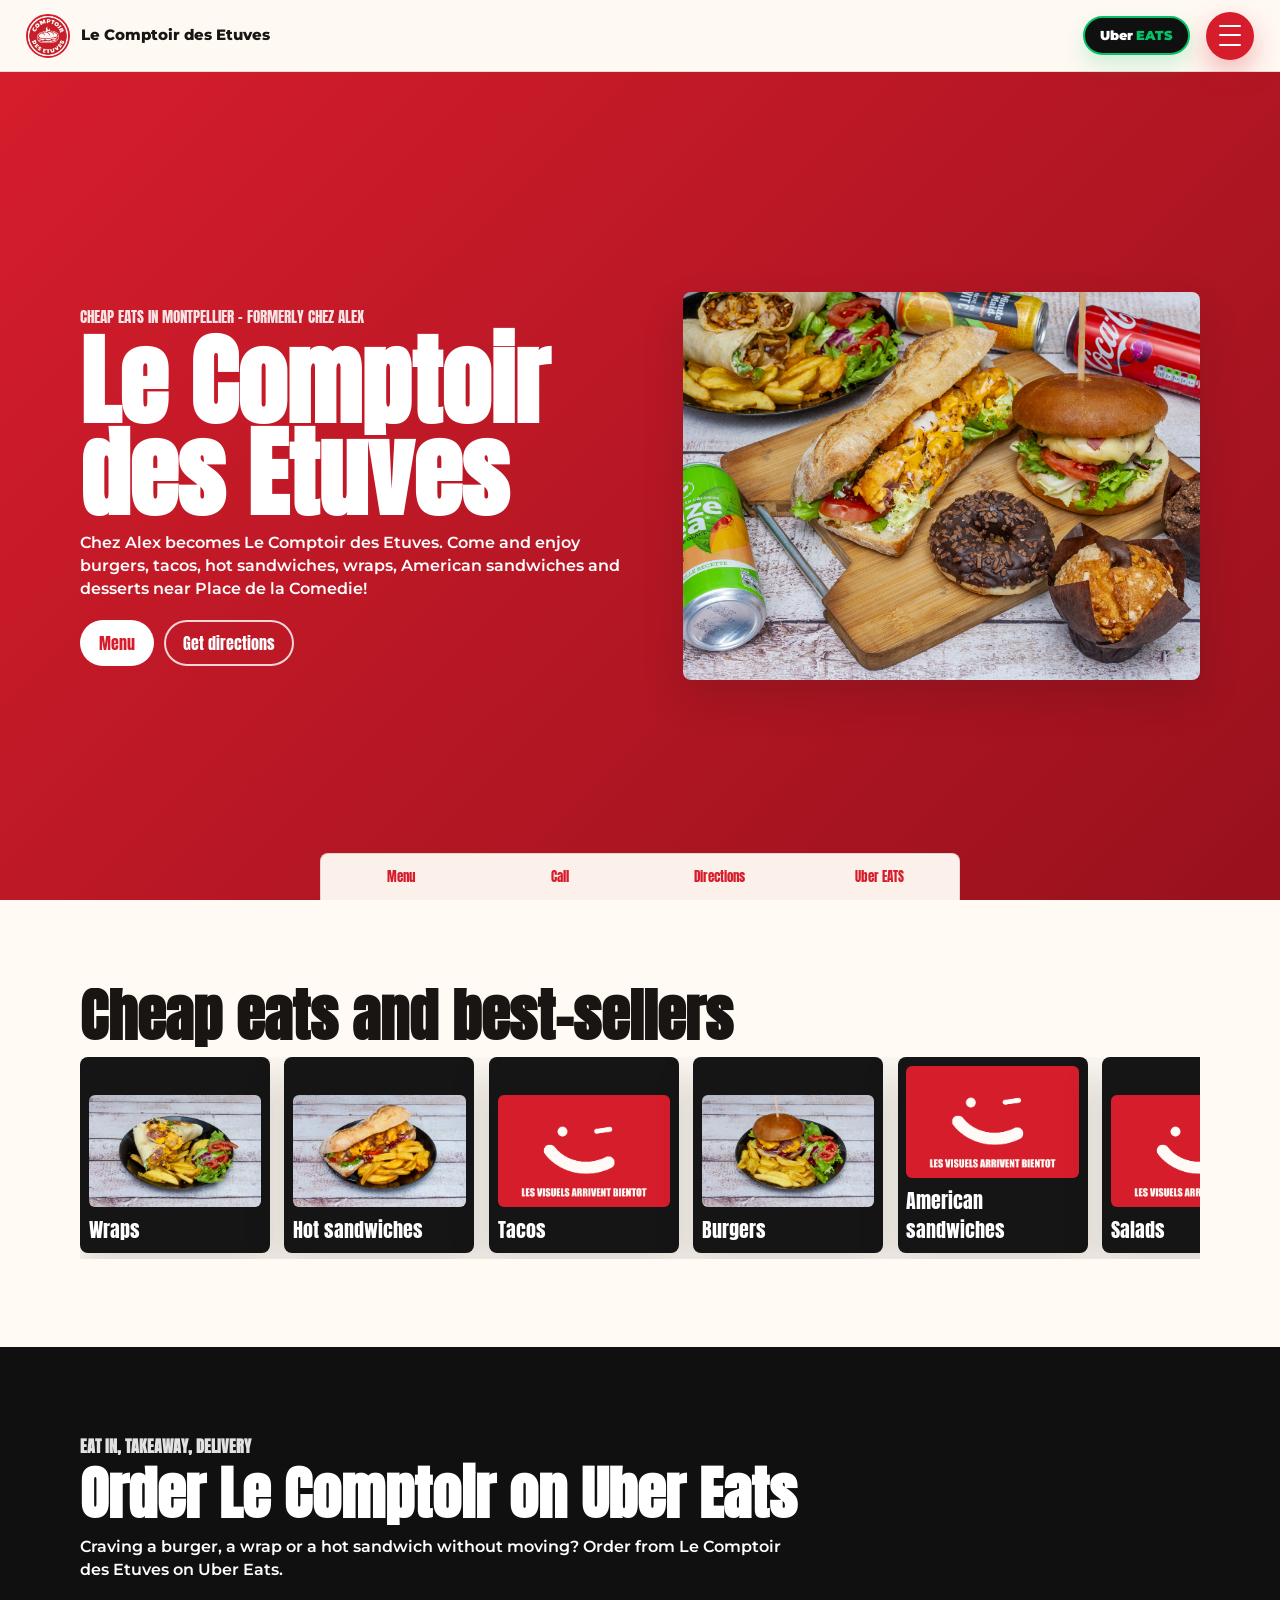
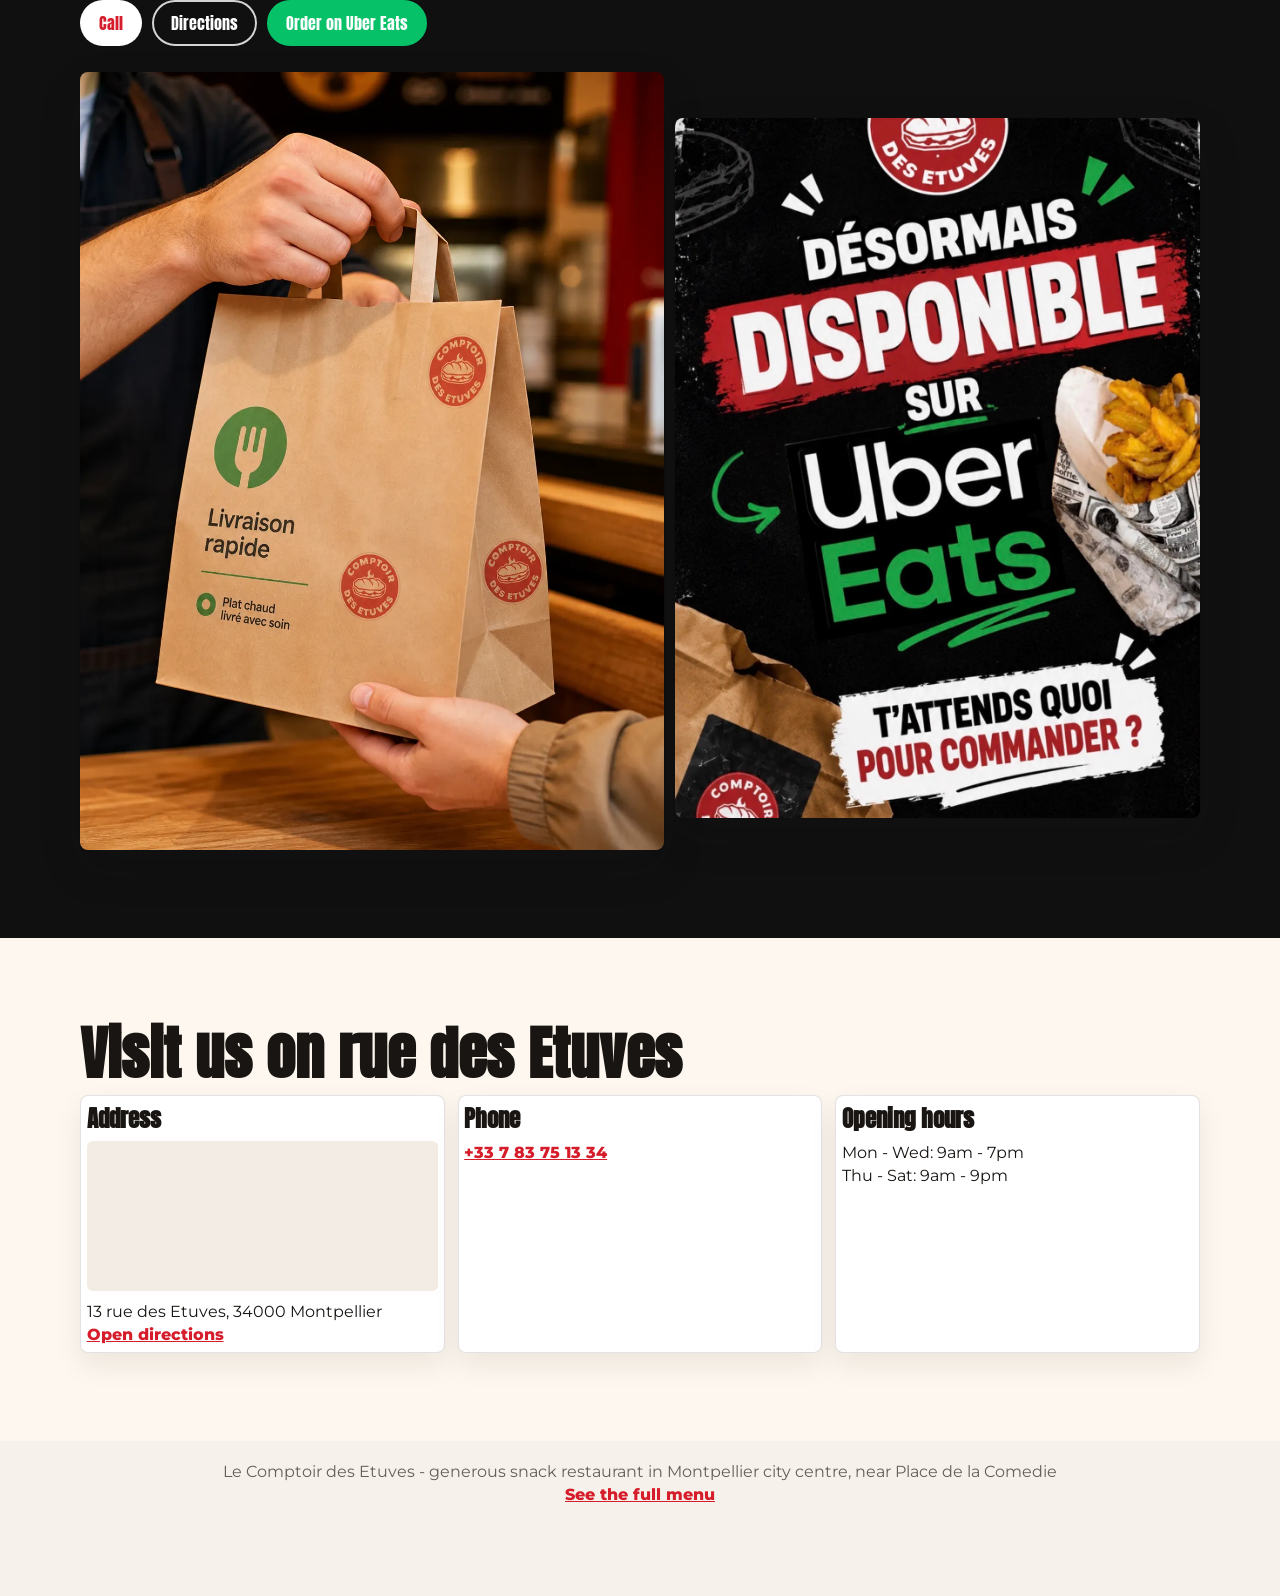
==== en/index.html @ 7f962698 "Modifs SEO et langues" ====
<!doctype html>
<html lang="en">
<head>
  <meta charset="UTF-8" />
  <meta name="viewport" content="width=device-width, initial-scale=1" />
  <title>Le Comptoir des Etuves | Cheap Eats & Sandwich Shop Montpellier</title>
  <meta name="description" content="Formerly Chez Alex: cheap eats and snack restaurant in Montpellier city centre near Place de la Comedie. Burgers, tacos, hot sandwiches, wraps, takeaway and Uber Eats." />
  <meta name="theme-color" content="#d61d2c" />
  <link rel="canonical" href="https://comptoir-des-etuves.com/en/" />
  <link rel="alternate" hreflang="fr" href="https://comptoir-des-etuves.com/" />
  <link rel="alternate" hreflang="en" href="https://comptoir-des-etuves.com/en/" />
  <link rel="alternate" hreflang="es" href="https://comptoir-des-etuves.com/es/" />
  <link rel="alternate" hreflang="x-default" href="https://comptoir-des-etuves.com/" />
  <meta property="og:type" content="website" />
  <meta property="og:locale" content="en_GB" />
  <meta property="og:locale:alternate" content="fr_FR" />
  <meta property="og:locale:alternate" content="es_ES" />
  <meta property="og:title" content="Le Comptoir des Etuves | Cheap Eats & Sandwich Shop Montpellier" />
  <meta property="og:description" content="Formerly Chez Alex: cheap eats and snack restaurant in Montpellier city centre near Place de la Comedie. Burgers, tacos, hot sandwiches, wraps, takeaway and Uber Eats." />
  <meta property="og:url" content="https://comptoir-des-etuves.com/en/" />
  <meta property="og:image" content="https://comptoir-des-etuves.com/images/Hero.webp" />
  <meta name="twitter:card" content="summary_large_image" />
  <meta name="twitter:title" content="Le Comptoir des Etuves | Cheap Eats & Sandwich Shop Montpellier" />
  <meta name="twitter:description" content="Formerly Chez Alex: cheap eats and snack restaurant in Montpellier city centre near Place de la Comedie. Burgers, tacos, hot sandwiches, wraps, takeaway and Uber Eats." />
  <meta name="twitter:image" content="https://comptoir-des-etuves.com/images/Hero.webp" />
  <link rel="preconnect" href="https://fonts.googleapis.com" />
  <link rel="preconnect" href="https://fonts.gstatic.com" crossorigin />
  <link href="https://fonts.googleapis.com/css2?family=Anton&family=Montserrat:wght@400;500;600;700;800&display=swap" rel="stylesheet" />
  <link rel="stylesheet" href="../styles.css" />
  <link rel="icon" href="../favicon.ico" sizes="any" />
  <link rel="icon" type="image/png" href="../favicon.png" />
  <link rel="apple-touch-icon" href="../favicon.png" />
  <script type="application/ld+json">
  {
    "@context": "https://schema.org",
    "@type": ["LocalBusiness", "Restaurant"],
    "@id": "https://comptoir-des-etuves.com/#restaurant",
    "name": "Le Comptoir des Etuves",
    "alternateName": [
      "Chez Alex",
      "Chez Alex Montpellier"
    ],
    "url": "https://comptoir-des-etuves.com/en/",
    "image": "https://comptoir-des-etuves.com/images/Hero.webp",
    "description": "Formerly Chez Alex, Le Comptoir des Etuves is a cheap eats and snack restaurant in Montpellier city centre, near Place de la Comedie.",
    "telephone": "+33783751334",
    "address": {
      "@type": "PostalAddress",
      "streetAddress": "13 rue des Etuves",
      "postalCode": "34000",
      "addressLocality": "Montpellier",
      "addressCountry": "FR"
    },
    "geo": {
      "@type": "GeoCoordinates",
      "latitude": 43.6071728,
      "longitude": 3.877323
    },
    "hasMap": "https://maps.app.goo.gl/zL9TgHPNbq3qR7Xw9",
    "priceRange": "€",
    "sameAs": [
      "https://maps.app.goo.gl/zL9TgHPNbq3qR7Xw9",
      "https://www.ubereats.com/fr/store/comptoir-des-etuves/ZKupSNvwXZqzl_tochM5Iw"
    ],
    "areaServed": [
      "Montpellier city centre",
      "Place de la Comedie",
      "Rue des Etuves"
    ],
    "openingHours": "Mo-We 09:00-19:00, Th-Sa 09:00-21:00",
    "servesCuisine": [
      "snack",
      "burgers",
      "wraps",
      "sandwiches",
      "tacos"
    ],
    "menu": "https://comptoir-des-etuves.com/",
    "inLanguage": "en"
  }
  </script>
</head>
<body class="home">
  <header class="topbar">
    <a class="brand" href="./" aria-label="Le Comptoir des Etuves home">
      <img src="../images/logo.webp" alt="Le Comptoir des Etuves logo" />
      <span>Le Comptoir des Etuves</span>
    </a>
    <a class="uber-eats-button" href="https://www.ubereats.com/fr/store/comptoir-des-etuves/ZKupSNvwXZqzl_tochM5Iw" target="_blank" rel="noopener"><span>Uber</span> <strong>EATS</strong></a>
    <button class="menu-toggle" type="button" aria-controls="siteMenu" aria-expanded="false" aria-label="Open menu">
      <span></span>
      <span></span>
      <span></span>
    </button>
  </header>

  <nav class="site-menu" id="siteMenu" aria-label="Main navigation" hidden>
    <div class="site-menu-panel">
      <button class="menu-close" type="button" aria-label="Close menu">&times;</button>
      <p class="menu-eyebrow">Menu</p>
      <a href="wraps.html">Wraps</a>
      <a href="sandwichs-chauds.html">Hot sandwiches</a>
      <a href="tacos.html">Tacos</a>
      <a href="burgers.html">Burgers</a>
      <a href="salades.html">Salads</a>
      <a href="americains.html">American sandwiches</a>
      <a href="assiettes.html">Plates</a>
      <a href="boissons.html">Drinks</a>
      <a href="desserts.html">Desserts</a>
    </div>
  </nav>

  <main>
    <section class="home-hero wave-section wave-red">
      <div class="home-hero-copy">
        <p class="kicker">Cheap eats in Montpellier - formerly Chez Alex</p>
        <h1>Le Comptoir des Etuves</h1>
        <p class="hero-subtitle">Chez Alex becomes Le Comptoir des Etuves. Come and enjoy burgers, tacos, hot sandwiches, wraps, American sandwiches and desserts near Place de la Comedie!</p>
        <div class="cta-row">
          <button class="btn btn-light menu-open-btn" type="button" aria-controls="siteMenu">Menu</button>
          <a class="btn btn-ghost-light" href="https://maps.app.goo.gl/zL9TgHPNbq3qR7Xw9" target="_blank" rel="noopener">Get directions</a>
        </div>
      </div>
      <figure class="hero-product">
        <img src="../images/Hero.webp" alt="Generous burger from Le Comptoir des Etuves in Montpellier" />
      </figure>
    </section>

    <section class="category-strip wave-section wave-light" id="menu" aria-label="Menu categories">
      <div class="section-inner">
        <h2>Cheap eats and best-sellers</h2>
        <div class="category-viewport">
          <div class="category-scroll">
            <a href="wraps.html"><img src="../images/Wrap%20Chicken%20Bacon.webp" alt="Wraps at Le Comptoir des Etuves" />Wraps</a>
            <a href="sandwichs-chauds.html"><img src="../images/Sandwich%20Crosutillant.webp" alt="Hot sandwiches at Le Comptoir des Etuves" />Hot sandwiches</a>
            <a href="tacos.html"><img src="../images/visuels-arrivent-bientot.webp" alt="French tacos at Le Comptoir des Etuves" />Tacos</a>
            <a href="burgers.html"><img src="../images/Burger%20Tenders%20Bacon.webp" alt="Burgers at Le Comptoir des Etuves" />Burgers</a>
            <a href="americains.html"><img src="../images/visuels-arrivent-bientot.webp" alt="American sandwiches at Le Comptoir des Etuves" />American sandwiches</a>
            <a href="salades.html"><img src="../images/visuels-arrivent-bientot.webp" alt="Salads at Le Comptoir des Etuves" />Salads</a>
            <a href="assiettes.html"><img src="../images/visuels-arrivent-bientot.webp" alt="Plates at Le Comptoir des Etuves" />Plates</a>
            <a href="boissons.html"><img src="../images/visuels-arrivent-bientot.webp" alt="Drinks at Le Comptoir des Etuves" />Drinks</a>
            <a href="desserts.html"><img src="../images/visuels-arrivent-bientot.webp" alt="Desserts at Le Comptoir des Etuves" />Desserts</a>
            <a href="wraps.html" aria-hidden="true" tabindex="-1"><img src="../images/Wrap%20Kebab.webp" alt="" />Wraps</a>
            <a href="sandwichs-chauds.html" aria-hidden="true" tabindex="-1"><img src="../images/Sandwich%20Veggie.webp" alt="" />Hot sandwiches</a>
            <a href="tacos.html" aria-hidden="true" tabindex="-1"><img src="../images/visuels-arrivent-bientot.webp" alt="" />Tacos</a>
            <a href="burgers.html" aria-hidden="true" tabindex="-1"><img src="../images/Burger%20Montagnard.webp" alt="" />Burgers</a>
            <a href="americains.html" aria-hidden="true" tabindex="-1"><img src="../images/visuels-arrivent-bientot.webp" alt="" />American sandwiches</a>
            <a href="salades.html" aria-hidden="true" tabindex="-1"><img src="../images/visuels-arrivent-bientot.webp" alt="" />Salads</a>
            <a href="assiettes.html" aria-hidden="true" tabindex="-1"><img src="../images/visuels-arrivent-bientot.webp" alt="" />Plates</a>
            <a href="boissons.html" aria-hidden="true" tabindex="-1"><img src="../images/visuels-arrivent-bientot.webp" alt="" />Drinks</a>
            <a href="desserts.html" aria-hidden="true" tabindex="-1"><img src="../images/visuels-arrivent-bientot.webp" alt="" />Desserts</a>
          </div>
        </div>
      </div>
    </section>

    <section class="feature-section wave-section wave-dark" id="delivery">
      <div class="section-inner feature-grid">
        <div>
          <p class="kicker">Eat in, takeaway, delivery</p>
          <h2>Order Le Comptoir on Uber Eats</h2>
          <p>Craving a burger, a wrap or a hot sandwich without moving? Order from Le Comptoir des Etuves on Uber Eats.</p>
          <div class="cta-row">
            <a class="btn btn-light" href="tel:+33783751334">Call</a>
            <a class="btn btn-ghost-light" href="https://maps.app.goo.gl/zL9TgHPNbq3qR7Xw9" target="_blank" rel="noopener">Directions</a>
            <a class="btn btn-uber-eats" href="https://www.ubereats.com/fr/store/comptoir-des-etuves/ZKupSNvwXZqzl_tochM5Iw" target="_blank" rel="noopener">Order on Uber Eats</a>
          </div>
        </div>
        <div class="stacked-images">
          <img src="../images/uber-eats-sac-comptoir.webp" alt="Uber Eats delivery bag at Le Comptoir des Etuves" />
          <img src="../images/Uber-eats-promo.webp" alt="Drinks and takeaway products from Le Comptoir des Etuves" />
        </div>
      </div>
    </section>

    <section class="info-section wave-section wave-paper" id="infos">
      <div class="section-inner">
        <h2>Visit us on rue des Etuves</h2>
        <div class="info-grid">
          <article>
            <h3>Address</h3>
            <iframe class="info-map" title="Map to Le Comptoir des Etuves in Montpellier" src="https://maps.google.com/maps?hl=en&q=13%20rue%20des%20%C3%89tuves%2C%2034000%20Montpellier&t=&z=15&ie=UTF8&iwloc=B&output=embed" loading="lazy" referrerpolicy="no-referrer-when-downgrade"></iframe>
            <p>13 rue des Etuves, 34000 Montpellier</p>
            <a href="https://maps.app.goo.gl/zL9TgHPNbq3qR7Xw9" target="_blank" rel="noopener">Open directions</a>
          </article>
          <article>
            <h3>Phone</h3>
            <p><a href="tel:+33783751334">+33 7 83 75 13 34</a></p>
          </article>
          <article>
            <h3>Opening hours</h3>
            <p>Mon - Wed: 9am - 7pm<br />Thu - Sat: 9am - 9pm</p>
          </article>
        </div>
      </div>
    </section>
  </main>

  <nav class="mobile-actions" aria-label="Quick mobile actions">
    <button class="menu-open-btn" type="button" aria-controls="siteMenu">Menu</button>
    <a href="tel:+33783751334">Call</a>
    <a href="https://maps.app.goo.gl/zL9TgHPNbq3qR7Xw9" target="_blank" rel="noopener">Directions</a>
    <a href="https://www.ubereats.com/fr/store/comptoir-des-etuves/ZKupSNvwXZqzl_tochM5Iw" target="_blank" rel="noopener">Uber EATS</a>
  </nav>

  <footer class="site-footer">
    <p>Le Comptoir des Etuves - generous snack restaurant in Montpellier city centre, near Place de la Comedie</p>
    <a href="wraps.html">See the full menu</a>
  </footer>

  <script src="../script.js"></script>
</body>
</html>
---- styles.css ----
:root {
  --bg: #f6f1ea;
  --paper: #fffaf4;
  --text: #181512;
  --muted: #665f58;
  --brand: #d61d2c;
  --brand-dark: #98111d;
  --ink: #101010;
  --line: rgba(24, 21, 18, 0.12);
  --shadow: 0 18px 42px rgba(24, 21, 18, 0.16);
  --topbar-h: 72px;
  --reviews-scroll-duration: 34s;
}

* {
  box-sizing: border-box;
}

html {
  scroll-behavior: smooth;
}

body {
  margin: 0;
  font-family: "Montserrat", Arial, sans-serif;
  color: var(--text);
  background: var(--bg);
  line-height: 1.45;
}

body.menu-open {
  overflow: hidden;
}

body.modal-open {
  overflow: hidden;
}

img {
  max-width: 100%;
}

a {
  color: inherit;
}

h1,
h2,
h3,
.kicker,
.btn,
.mobile-actions a,
.mobile-actions button,
.gallery-card span,
.menu-eyebrow {
  font-family: "Anton", Impact, sans-serif;
  letter-spacing: 0;
}

h1,
h2,
h3,
p {
  overflow-wrap: anywhere;
}

h1 {
  margin: 0.25rem 0 0.75rem;
  font-size: clamp(3rem, 16vw, 6.2rem);
  line-height: 0.92;
}

h2 {
  margin: 0 0 0.85rem;
  font-size: clamp(2rem, 9vw, 3.6rem);
  line-height: 0.96;
}

h3 {
  margin: 0 0 0.35rem;
  font-size: 1.45rem;
}

p {
  margin: 0;
}

.topbar {
  position: sticky;
  top: 0;
  z-index: 50;
  min-height: var(--topbar-h);
  display: flex;
  align-items: center;
  justify-content: space-between;
  gap: 1rem;
  padding: 0.65rem 1rem;
  background: rgba(255, 250, 244, 0.92);
  border-bottom: 1px solid var(--line);
  backdrop-filter: blur(12px);
}

.brand {
  display: flex;
  align-items: center;
  gap: 0.7rem;
  color: var(--text);
  text-decoration: none;
  min-width: 0;
}

.brand img {
  width: 44px;
  height: 44px;
  border-radius: 50%;
  border: 2px solid var(--brand);
  background: #fff;
  flex: 0 0 auto;
}

.brand span {
  font-weight: 800;
  font-size: 0.92rem;
  line-height: 1.1;
}

.uber-eats-button {
  margin-left: auto;
  padding: 0.68rem 0.95rem;
  color: #fff;
  background: #101010;
  border: 2px solid #06c167;
  border-radius: 999px;
  text-decoration: none;
  font-size: 0.82rem;
  font-weight: 900;
  line-height: 1;
  white-space: nowrap;
  display: inline-flex;
  align-items: center;
  justify-content: center;
  gap: 0.2rem;
  flex: 0 0 auto;
  box-shadow: 0 10px 22px rgba(6, 193, 103, 0.2);
}

.uber-eats-button strong {
  color: #06c167;
  font-weight: 900;
}

.menu-toggle {
  width: 48px;
  height: 48px;
  border: 0;
  border-radius: 50%;
  display: grid;
  place-items: center;
  gap: 4px;
  padding: 12px;
  background: var(--brand);
  box-shadow: 0 12px 28px rgba(214, 29, 44, 0.32);
  cursor: pointer;
}

.menu-toggle span {
  width: 22px;
  height: 2px;
  display: block;
  background: #fff;
  border-radius: 99px;
}

@media (max-width: 420px) {
  .brand span {
    display: none;
  }

  .uber-eats-button {
    padding-inline: 0.82rem;
  }
}

.site-menu[hidden] {
  display: none;
}

.site-menu {
  position: fixed;
  inset: 0;
  z-index: 80;
  display: flex;
  justify-content: flex-end;
  background: rgba(16, 16, 16, 0.62);
}

.site-menu-panel {
  width: min(390px, 88vw);
  height: 100%;
  display: flex;
  flex-direction: column;
  gap: 0.35rem;
  padding: max(1rem, env(safe-area-inset-top)) 1rem 1rem;
  background: #fffaf4;
  box-shadow: -18px 0 46px rgba(0, 0, 0, 0.28);
  overflow: auto;
}

.menu-close {
  align-self: flex-end;
  width: 44px;
  height: 44px;
  border: 0;
  border-radius: 50%;
  background: var(--ink);
  color: #fff;
  font-size: 1.7rem;
  line-height: 1;
  cursor: pointer;
}

.menu-eyebrow {
  margin: 0.5rem 0;
  color: var(--brand);
  font-size: 1.1rem;
}

.site-menu-panel a {
  display: flex;
  align-items: center;
  min-height: 52px;
  padding: 0.75rem 0;
  border-bottom: 1px solid var(--line);
  color: var(--text);
  text-decoration: none;
  font-size: clamp(1.45rem, 7vw, 2.15rem);
  font-family: "Anton", Impact, sans-serif;
}

.wave-section {
  position: relative;
  isolation: isolate;
  padding: 4rem 1rem;
  overflow: hidden;
}

.wave-red {
  --wave-bg: var(--brand);
  color: #fff;
  background: linear-gradient(135deg, var(--brand), var(--brand-dark));
}

.wave-light {
  background: #fffaf4;
}

.wave-dark {
  color: #fff;
  background: #101010;
}

.wave-paper {
  background: #fdf7ef;
}

.section-inner {
  width: min(1120px, 100%);
  margin: 0 auto;
}

.home-hero {
  min-height: calc(100svh - var(--topbar-h));
  display: grid;
  align-items: center;
  gap: 2rem;
  padding-top: 3rem;
}

.home-hero-copy,
.home-hero .hero-product {
  width: min(1120px, 100%);
  margin-inline: auto;
}

.kicker {
  margin: 0 0 0.5rem;
  color: inherit;
  opacity: 0.88;
  font-size: 0.95rem;
  text-transform: uppercase;
}

.hero-subtitle,
.page-hero p,
.product-hero p,
.feature-section p {
  max-width: 64ch;
  font-size: 1rem;
  font-weight: 600;
}

.cta-row,
.cta-band {
  display: flex;
  flex-wrap: wrap;
  gap: 0.65rem;
  margin-top: 1.2rem;
}

.btn {
  min-height: 46px;
  display: inline-flex;
  align-items: center;
  justify-content: center;
  padding: 0.7rem 1.05rem;
  border: 2px solid transparent;
  border-radius: 999px;
  text-decoration: none;
  font-size: 1rem;
  line-height: 1;
}

.btn-light {
  color: var(--brand);
  background: #fff;
}

.btn-ghost-light {
  color: #fff;
  border-color: rgba(255, 255, 255, 0.82);
}

.btn-uber-eats {
  color: #fff;
  background: #06c167;
  border-color: #06c167;
  font-weight: 500;
}

.btn-primary {
  color: #fff;
  background: var(--brand);
}

.btn-outline {
  color: var(--brand);
  border-color: var(--brand);
  background: transparent;
}

.hero-product {
  margin: 0;
}

.hero-product img {
  display: block;
  width: 100%;
  aspect-ratio: 4 / 3;
  object-fit: cover;
  border-radius: 8px;
  box-shadow: var(--shadow);
}

.category-scroll {
  display: flex;
  gap: 0.75rem;
  width: max-content;
  overflow: visible;
  padding-bottom: 0.35rem;
  animation: category-marquee 62s linear infinite;
}

.category-strip {
  overflow: hidden;
}

.category-strip .section-inner {
  overflow: hidden;
}

.category-viewport {
  overflow-x: auto;
  overflow-y: hidden;
  scrollbar-width: none;
  -webkit-overflow-scrolling: touch;
  cursor: grab;
  touch-action: pan-y;
  user-select: none;
}

.category-viewport.is-dragging {
  cursor: grabbing;
}

.category-scroll:hover {
  animation-play-state: paused;
}

.category-viewport.is-dragging .category-scroll {
  animation-play-state: paused;
}

.category-viewport::-webkit-scrollbar {
  display: none;
}

.category-scroll a {
  flex: 0 0 min(190px, 42vw);
  min-height: 176px;
  display: flex;
  flex-direction: column;
  justify-content: flex-end;
  gap: 0.55rem;
  padding: 0.55rem;
  color: #fff;
  background: #151515;
  border-radius: 8px;
  overflow: hidden;
  text-decoration: none;
  font-family: "Anton", Impact, sans-serif;
  font-size: 1.25rem;
  box-shadow: var(--shadow);
}

.category-scroll img {
  width: 100%;
  height: 112px;
  object-fit: cover;
  border-radius: 6px;
}

.feature-grid {
  display: grid;
  gap: 1.6rem;
}

.stacked-images {
  display: grid;
  grid-template-columns: 1fr 0.9fr;
  align-items: end;
  gap: 0.7rem;
}

.stacked-images img {
  width: 100%;
  aspect-ratio: 3 / 4;
  object-fit: cover;
  border-radius: 8px;
  box-shadow: var(--shadow);
}

.stacked-images img + img {
  margin-bottom: 2rem;
}

.info-grid {
  display: grid;
  gap: 0.8rem;
}

.info-grid article,
.product-card {
  background: #fff;
  border: 1px solid var(--line);
  border-radius: 8px;
  padding: 0.35rem;
  box-shadow: 0 12px 28px rgba(24, 21, 18, 0.08);
  cursor: pointer;
  transition: transform 180ms ease, box-shadow 180ms ease;
}

.product-card:hover,
.product-card:focus-visible {
  transform: translateY(-2px);
  box-shadow: 0 16px 34px rgba(24, 21, 18, 0.14);
  outline: none;
}

.info-grid a {
  color: var(--brand);
  font-weight: 800;
}

.info-map {
  width: 100%;
  height: 150px;
  display: block;
  border: 0;
  border-radius: 6px;
  margin-bottom: 0.55rem;
  background: #f2ece4;
}

.review-carousel {
  overflow: hidden;
  margin-top: 1rem;
}

.review-track {
  display: flex;
  width: max-content;
  gap: 0.85rem;
  animation: reviews-ltr var(--reviews-scroll-duration) linear infinite;
}

.review {
  width: min(300px, 78vw);
  min-height: 150px;
  display: flex;
  flex-direction: column;
  justify-content: space-between;
  gap: 0.7rem;
  padding: 1rem;
  color: var(--text);
  background: #fff;
  border-radius: 8px;
  box-shadow: var(--shadow);
}

.review p {
  font-size: 0.9rem;
  font-weight: 600;
}

.review-meta {
  display: flex;
  justify-content: space-between;
  gap: 0.8rem;
  color: var(--brand);
  font-weight: 800;
}

.page-main {
  width: min(1120px, 100% - 1.2rem);
  margin: 1rem auto 6rem;
}

.page-hero,
.product-hero {
  border-radius: 8px;
  margin-bottom: 1rem;
}

.product-hero {
  display: grid;
  gap: 0.85rem;
  align-items: center;
  padding-block: 1.45rem;
}

.product-hero h1 {
  margin-bottom: 0;
  font-size: clamp(2.35rem, 12vw, 4.2rem);
}

.menu-gallery-grid {
  display: grid;
  grid-template-columns: repeat(12, minmax(0, 1fr));
  gap: 0.75rem;
}

.gallery-card {
  grid-column: span 12;
  position: relative;
  min-height: 240px;
  display: block;
  overflow: hidden;
  border-radius: 8px;
  background: #171717;
  color: #fff;
  text-decoration: none;
  box-shadow: var(--shadow);
}

.gallery-card img {
  width: 100%;
  height: 100%;
  min-height: inherit;
  display: block;
  object-fit: cover;
  transition: transform 320ms ease;
}

.gallery-card:hover img {
  transform: scale(1.04);
}

.gallery-card span {
  position: absolute;
  left: 0.7rem;
  right: 0.7rem;
  bottom: 0.7rem;
  display: inline-flex;
  width: fit-content;
  max-width: calc(100% - 1.4rem);
  padding: 0.45rem 0.72rem;
  border-radius: 999px;
  color: #fff;
  background: rgba(0, 0, 0, 0.78);
  font-size: 1.05rem;
}

.product-grid {
  display: grid;
  grid-template-columns: repeat(2, minmax(0, 1fr));
  gap: 0.45rem;
}

.product-card h2 {
  margin: 0.42rem 0 0.18rem;
  color: var(--brand);
  font-size: clamp(0.95rem, 5vw, 1.25rem);
  line-height: 1;
}

.product-card img {
  width: 100%;
  aspect-ratio: 4 / 3;
  display: block;
  object-fit: cover;
  border-radius: 6px;
  background: #f2ece4;
}

.product-card p {
  color: var(--muted);
  font-weight: 800;
  font-size: 0.78rem;
}

.product-card .menu-price {
  margin-top: 0.12rem;
  color: var(--brand);
}

.product-modal[hidden] {
  display: none;
}

.product-modal {
  position: fixed;
  inset: 0;
  z-index: 90;
  display: grid;
  place-items: center;
  padding: 1rem;
}

.product-modal-backdrop {
  position: absolute;
  inset: 0;
  background: rgba(16, 16, 16, 0.68);
  backdrop-filter: blur(3px);
}

.product-modal-card {
  position: relative;
  z-index: 1;
  width: min(430px, calc(100vw - 1.2rem));
  max-height: calc(100svh - 2rem);
  overflow: auto;
  padding: 0.75rem;
  background: #fffaf4;
  border-radius: 8px;
  box-shadow: 0 28px 70px rgba(0, 0, 0, 0.36);
}

.product-modal-close {
  position: absolute;
  top: 0.95rem;
  right: 0.95rem;
  width: 42px;
  height: 42px;
  border: 0;
  border-radius: 50%;
  color: #fff;
  background: rgba(16, 16, 16, 0.82);
  font-size: 1.55rem;
  line-height: 1;
  cursor: pointer;
}

.product-modal-image {
  width: 100%;
  aspect-ratio: 4 / 3;
  display: block;
  object-fit: cover;
  border-radius: 6px;
}

.product-modal-card h2 {
  margin: 0.8rem 0 0.35rem;
  color: var(--brand);
  font-size: clamp(1.8rem, 10vw, 2.7rem);
}

.product-modal-price {
  color: var(--muted);
  font-weight: 800;
}

.product-modal-detail {
  margin-top: 0.65rem;
  color: var(--text);
  font-size: 0.92rem;
  font-weight: 600;
  white-space: pre-line;
}

.language-prompt[hidden] {
  display: none;
}

.language-prompt {
  position: fixed;
  inset: 0;
  z-index: 100;
  display: grid;
  place-items: center;
  padding: 1rem;
  background: rgba(16, 16, 16, 0.62);
}

.language-prompt-card {
  width: min(430px, calc(100vw - 1.5rem));
  padding: 1rem;
  border-radius: 8px;
  color: var(--text);
  background: #fffaf4;
  box-shadow: 0 28px 70px rgba(0, 0, 0, 0.34);
}

.language-prompt-card h2 {
  margin-bottom: 0.45rem;
  color: var(--brand);
  font-size: clamp(1.9rem, 9vw, 2.8rem);
}

.language-prompt-card p {
  color: var(--muted);
  font-weight: 700;
}

.language-prompt-actions {
  display: grid;
  grid-template-columns: 1fr 1fr;
  gap: 0.65rem;
  margin-top: 1rem;
}

.language-prompt-actions a {
  min-height: 52px;
  display: inline-flex;
  align-items: center;
  justify-content: center;
  gap: 0.45rem;
  padding: 0.7rem;
  border-radius: 999px;
  color: #fff;
  background: var(--brand);
  text-decoration: none;
  font-family: "Anton", Impact, sans-serif;
  font-size: 1.1rem;
  line-height: 1;
}

.language-prompt-close {
  width: 100%;
  margin-top: 0.8rem;
  border: 0;
  color: var(--muted);
  background: transparent;
  font-weight: 800;
  text-decoration: underline;
  cursor: pointer;
}

.cta-band {
  margin: 1rem 0 0;
  padding: 1rem;
  background: #fff;
  border: 1px solid var(--line);
  border-radius: 8px;
}

.mobile-actions {
  position: fixed;
  left: 0;
  right: 0;
  bottom: 0;
  z-index: 45;
  display: grid;
  grid-template-columns: repeat(auto-fit, minmax(0, 1fr));
  background: rgba(255, 250, 244, 0.96);
  border-top: 1px solid var(--line);
  backdrop-filter: blur(10px);
}

.mobile-actions a,
.mobile-actions button {
  min-width: 0;
  border: 0;
  background: transparent;
  padding: 0.82rem 0.15rem max(0.85rem, env(safe-area-inset-bottom));
  color: var(--brand);
  text-align: center;
  text-decoration: none;
  font-size: 0.82rem;
  cursor: pointer;
}

.site-footer {
  padding: 1.2rem 1rem 5.6rem;
  text-align: center;
  color: var(--muted);
}

.site-footer a {
  color: var(--brand);
  font-weight: 800;
}

@keyframes reviews-ltr {
  from {
    transform: translateX(calc(-50% - 0.425rem));
  }
  to {
    transform: translateX(0);
  }
}

@keyframes category-marquee {
  from {
    transform: translateX(0);
  }
  to {
    transform: translateX(calc(-50% - 0.375rem));
  }
}

@media (min-width: 700px) {
  .topbar {
    padding-inline: 1.6rem;
  }

  .home-hero {
    grid-template-columns: minmax(0, 1.05fr) minmax(300px, 0.95fr);
    padding-inline: max(1.5rem, calc((100vw - 1120px) / 2));
  }

  .home-hero-copy,
  .home-hero .hero-product {
    width: 100%;
  }

  .category-scroll {
    gap: 0.9rem;
  }

  .feature-grid,
  .product-hero {
    grid-template-columns: 1fr;
  }

  .info-grid {
    grid-template-columns: repeat(3, 1fr);
  }

  .gallery-card.span-6 {
    grid-column: span 6;
  }

  .gallery-card.span-12 {
    grid-column: span 12;
  }

  .mobile-actions {
    max-width: 760px;
    margin: 0 auto;
    left: 50%;
    transform: translateX(-50%);
    border-inline: 1px solid var(--line);
    border-top-left-radius: 8px;
    border-top-right-radius: 8px;
  }
}

@media (min-width: 980px) {
  .wave-section {
    padding-block: 5.5rem;
  }

  .product-grid {
    grid-template-columns: repeat(2, minmax(0, 1fr));
  }
}
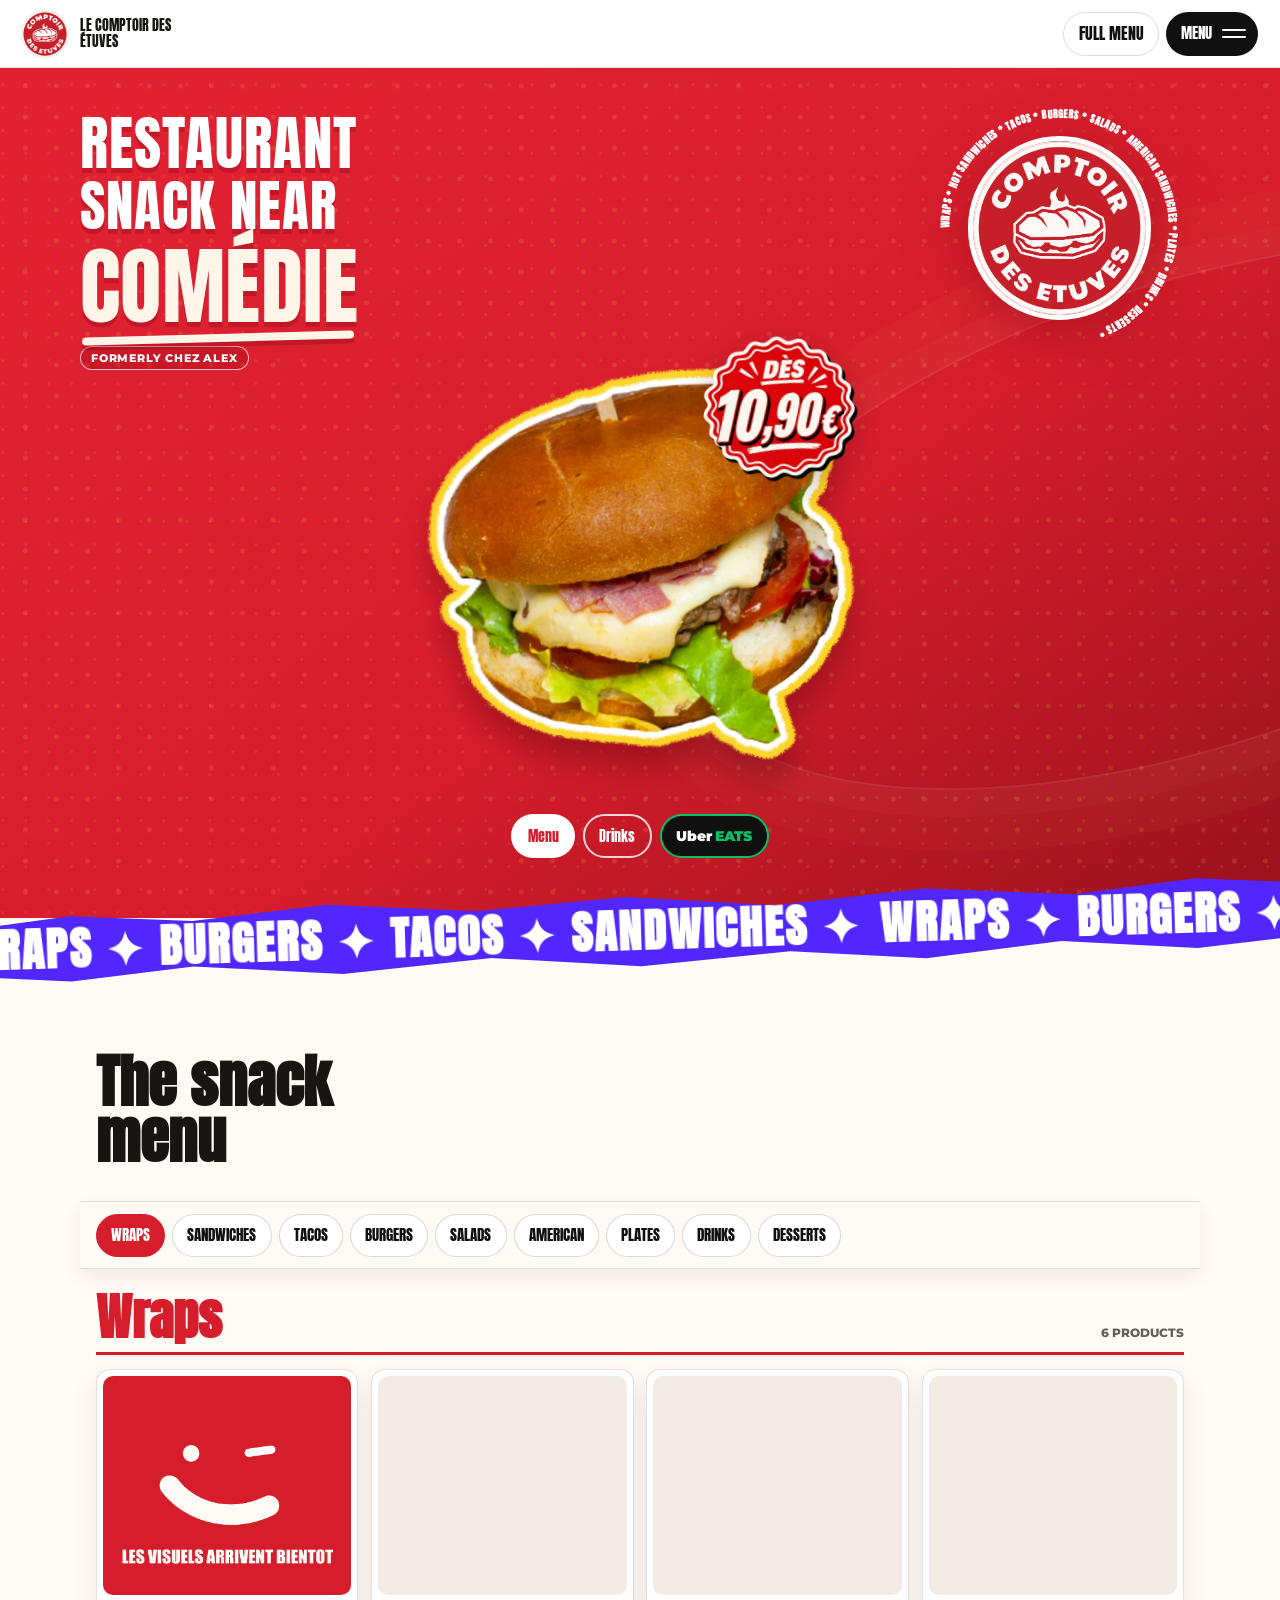
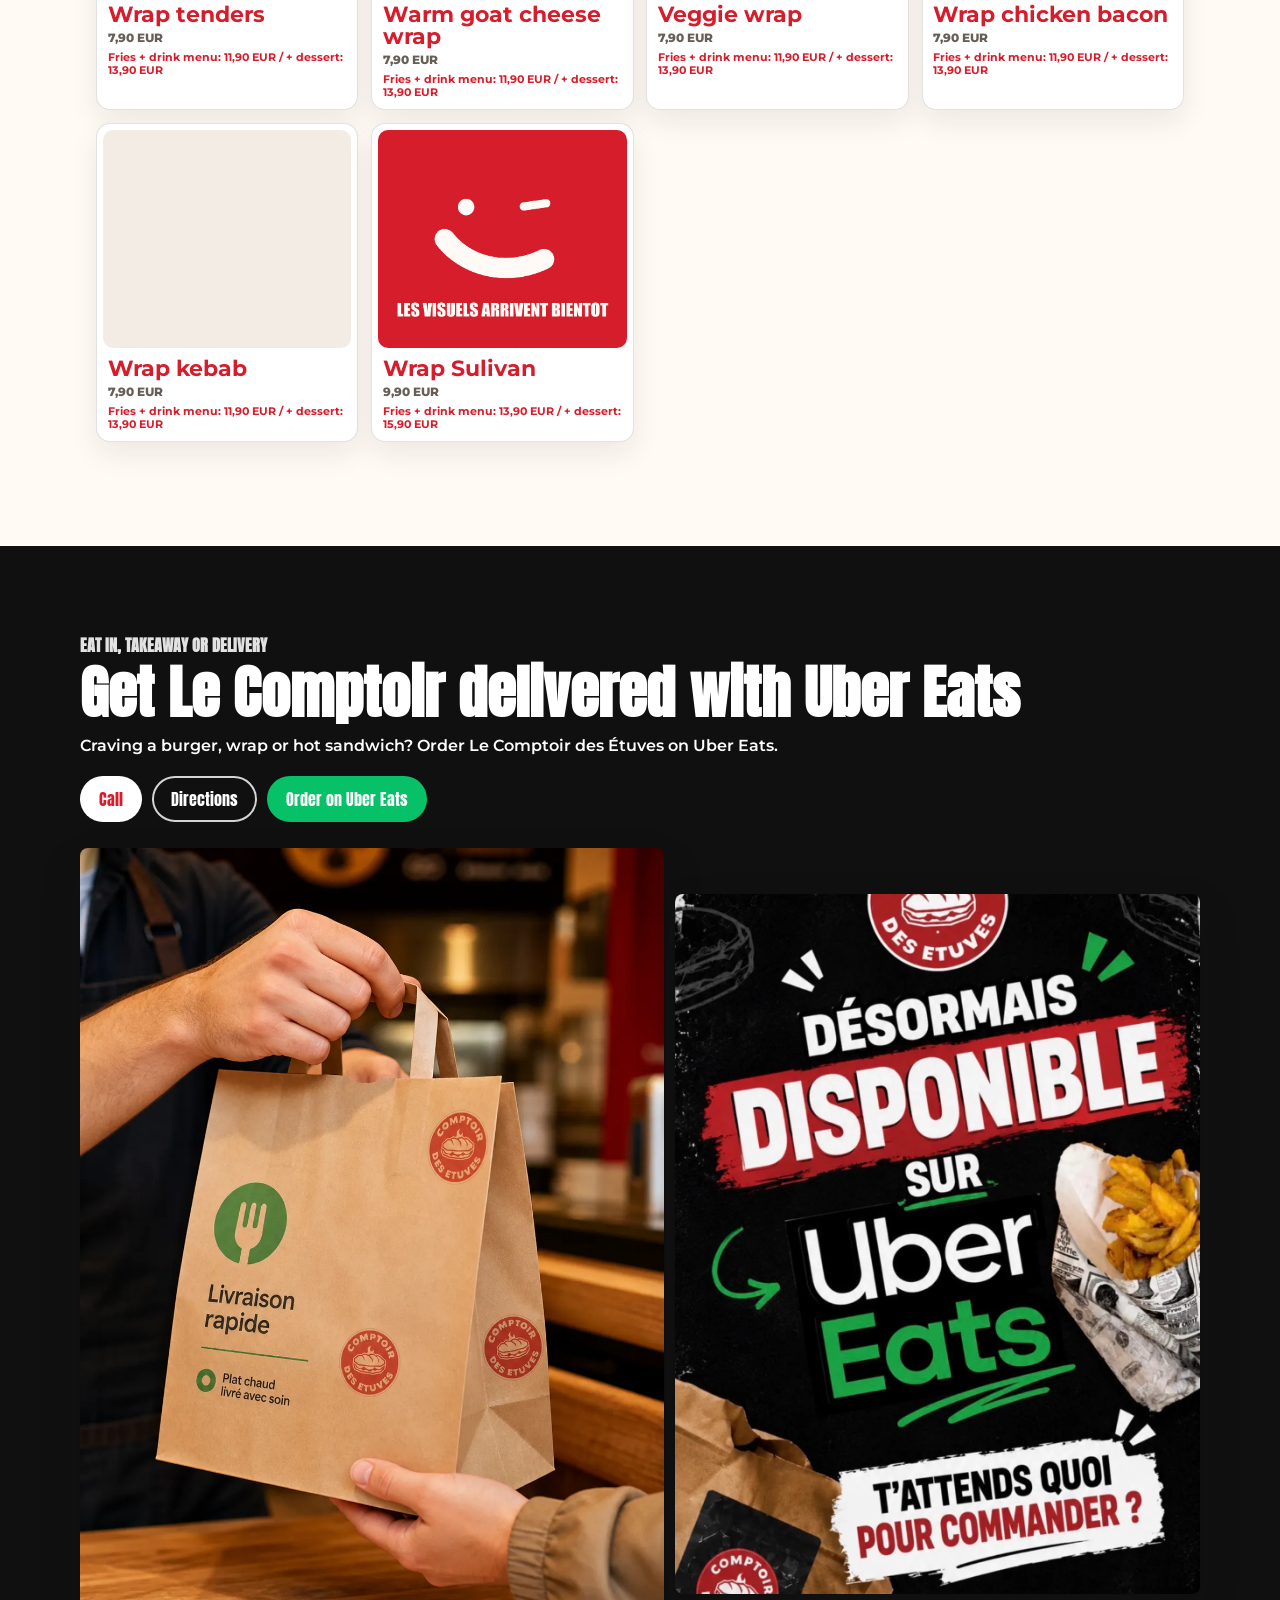
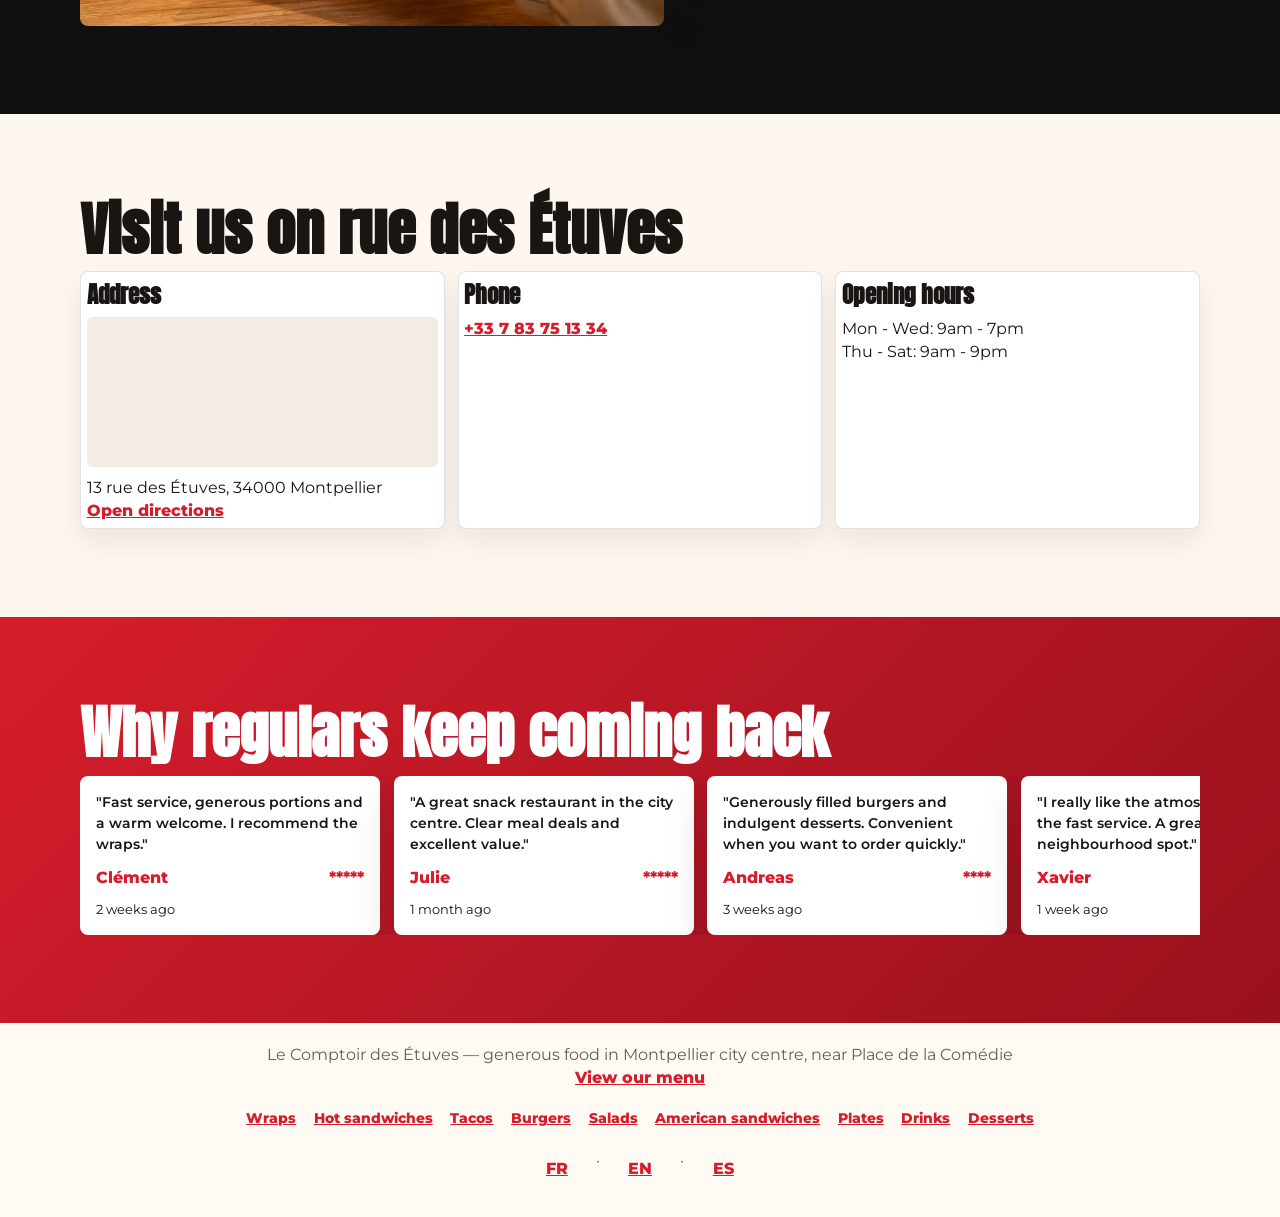
==== commit 7f9a3065: "Add files via upload" ====
--- a/en/index.html
+++ b/en/index.html
@@ -3,8 +3,9 @@
 <head>
   <meta charset="UTF-8" />
   <meta name="viewport" content="width=device-width, initial-scale=1" />
-  <title>Le Comptoir des Etuves | Cheap Eats & Sandwich Shop Montpellier</title>
-  <meta name="description" content="Formerly Chez Alex: cheap eats and snack restaurant in Montpellier city centre near Place de la Comedie. Burgers, tacos, hot sandwiches, wraps, takeaway and Uber Eats." />
+  <title>Cheap Eats Montpellier | Le Comptoir des Etuves</title>
+  <meta name="description" content="Formerly Chez Alex: snack in Montpellier city centre near Place de la Comedie. Burgers, tacos, hot sandwiches, wraps, takeaway and Uber Eats." />
+  <meta name="robots" content="index, follow, max-image-preview:large, max-snippet:-1, max-video-preview:-1" />
   <meta name="theme-color" content="#d61d2c" />
   <link rel="canonical" href="https://comptoir-des-etuves.com/en/" />
   <link rel="alternate" hreflang="fr" href="https://comptoir-des-etuves.com/" />
@@ -15,14 +16,18 @@
   <meta property="og:locale" content="en_GB" />
   <meta property="og:locale:alternate" content="fr_FR" />
   <meta property="og:locale:alternate" content="es_ES" />
-  <meta property="og:title" content="Le Comptoir des Etuves | Cheap Eats & Sandwich Shop Montpellier" />
-  <meta property="og:description" content="Formerly Chez Alex: cheap eats and snack restaurant in Montpellier city centre near Place de la Comedie. Burgers, tacos, hot sandwiches, wraps, takeaway and Uber Eats." />
+  <meta property="og:title" content="Cheap Eats Montpellier | Le Comptoir des Etuves" />
+  <meta property="og:description" content="Formerly Chez Alex: snack in Montpellier city centre near Place de la Comedie. Burgers, tacos, hot sandwiches, wraps, takeaway and Uber Eats." />
   <meta property="og:url" content="https://comptoir-des-etuves.com/en/" />
-  <meta property="og:image" content="https://comptoir-des-etuves.com/images/Hero.webp" />
+  <meta property="og:image" content="https://comptoir-des-etuves.com/images/Burger%20Montagnard.webp" />
+  <meta property="og:image:type" content="image/webp" />
+  <meta property="og:image:width" content="1200" />
+  <meta property="og:image:height" content="800" />
   <meta name="twitter:card" content="summary_large_image" />
-  <meta name="twitter:title" content="Le Comptoir des Etuves | Cheap Eats & Sandwich Shop Montpellier" />
-  <meta name="twitter:description" content="Formerly Chez Alex: cheap eats and snack restaurant in Montpellier city centre near Place de la Comedie. Burgers, tacos, hot sandwiches, wraps, takeaway and Uber Eats." />
-  <meta name="twitter:image" content="https://comptoir-des-etuves.com/images/Hero.webp" />
+  <meta name="twitter:title" content="Cheap Eats Montpellier | Le Comptoir des Etuves" />
+  <meta name="twitter:description" content="Formerly Chez Alex: snack in Montpellier city centre near Place de la Comedie. Burgers, tacos, hot sandwiches, wraps, takeaway and Uber Eats." />
+  <meta name="twitter:image" content="https://comptoir-des-etuves.com/images/Burger%20Montagnard.webp" />
+  <link rel="preload" as="image" href="../images/burger-montagnard-detoure.webp" type="image/webp" fetchpriority="high" />
   <link rel="preconnect" href="https://fonts.googleapis.com" />
   <link rel="preconnect" href="https://fonts.gstatic.com" crossorigin />
   <link href="https://fonts.googleapis.com/css2?family=Anton&family=Montserrat:wght@400;500;600;700;800&display=swap" rel="stylesheet" />
@@ -30,157 +35,421 @@
   <link rel="icon" href="../favicon.ico" sizes="any" />
   <link rel="icon" type="image/png" href="../favicon.png" />
   <link rel="apple-touch-icon" href="../favicon.png" />
-  <script type="application/ld+json">
-  {
-    "@context": "https://schema.org",
-    "@type": ["LocalBusiness", "Restaurant"],
-    "@id": "https://comptoir-des-etuves.com/#restaurant",
-    "name": "Le Comptoir des Etuves",
-    "alternateName": [
-      "Chez Alex",
-      "Chez Alex Montpellier"
-    ],
-    "url": "https://comptoir-des-etuves.com/en/",
-    "image": "https://comptoir-des-etuves.com/images/Hero.webp",
-    "description": "Formerly Chez Alex, Le Comptoir des Etuves is a cheap eats and snack restaurant in Montpellier city centre, near Place de la Comedie.",
-    "telephone": "+33783751334",
-    "address": {
-      "@type": "PostalAddress",
-      "streetAddress": "13 rue des Etuves",
-      "postalCode": "34000",
-      "addressLocality": "Montpellier",
-      "addressCountry": "FR"
+<script type="application/ld+json">
+{
+  "@context": "https://schema.org",
+  "@type": [
+    "LocalBusiness",
+    "Restaurant"
+  ],
+  "@id": "https://comptoir-des-etuves.com/#restaurant",
+  "name": "Le Comptoir des Étuves",
+  "alternateName": [
+    "Chez Alex",
+    "Chez Alex Montpellier"
+  ],
+  "url": "https://comptoir-des-etuves.com/en/",
+  "image": "https://comptoir-des-etuves.com/images/Burger%20Montagnard.webp",
+  "logo": "https://comptoir-des-etuves.com/images/logo.webp",
+  "description": "Formerly Chez Alex, Le Comptoir des Etuves is a cheap eats and snack restaurant in Montpellier city centre, near Place de la Comedie.",
+  "telephone": "+33783751334",
+  "address": {
+    "@type": "PostalAddress",
+    "streetAddress": "13 rue des Étuves",
+    "postalCode": "34000",
+    "addressLocality": "Montpellier",
+    "addressCountry": "FR"
+  },
+  "geo": {
+    "@type": "GeoCoordinates",
+    "latitude": 43.6071728,
+    "longitude": 3.877323
+  },
+  "hasMap": "https://maps.app.goo.gl/zL9TgHPNbq3qR7Xw9",
+  "priceRange": "€",
+  "sameAs": [
+    "https://maps.app.goo.gl/zL9TgHPNbq3qR7Xw9",
+    "https://www.ubereats.com/fr/store/comptoir-des-etuves/ZKupSNvwXZqzl_tochM5Iw"
+  ],
+  "areaServed": [
+    "Montpellier city centre",
+    "Place de la Comedie",
+    "Rue des Etuves"
+  ],
+  "openingHours": "Mo-We 09:00-19:00, Th-Sa 09:00-21:00",
+  "openingHoursSpecification": [
+    {
+      "@type": "OpeningHoursSpecification",
+      "dayOfWeek": [
+        "Monday",
+        "Tuesday",
+        "Wednesday"
+      ],
+      "opens": "09:00",
+      "closes": "19:00"
     },
-    "geo": {
-      "@type": "GeoCoordinates",
-      "latitude": 43.6071728,
-      "longitude": 3.877323
-    },
-    "hasMap": "https://maps.app.goo.gl/zL9TgHPNbq3qR7Xw9",
-    "priceRange": "€",
-    "sameAs": [
-      "https://maps.app.goo.gl/zL9TgHPNbq3qR7Xw9",
-      "https://www.ubereats.com/fr/store/comptoir-des-etuves/ZKupSNvwXZqzl_tochM5Iw"
-    ],
-    "areaServed": [
-      "Montpellier city centre",
-      "Place de la Comedie",
-      "Rue des Etuves"
-    ],
-    "openingHours": "Mo-We 09:00-19:00, Th-Sa 09:00-21:00",
-    "servesCuisine": [
-      "snack",
-      "burgers",
-      "wraps",
-      "sandwiches",
-      "tacos"
-    ],
-    "menu": "https://comptoir-des-etuves.com/",
-    "inLanguage": "en"
+    {
+      "@type": "OpeningHoursSpecification",
+      "dayOfWeek": [
+        "Thursday",
+        "Friday",
+        "Saturday"
+      ],
+      "opens": "09:00",
+      "closes": "21:00"
+    }
+  ],
+  "servesCuisine": [
+    "snack",
+    "burgers",
+    "wraps",
+    "sandwiches",
+    "tacos"
+  ],
+  "menu": "https://comptoir-des-etuves.com/en/#menu",
+  "hasMenu": {
+    "@type": "Menu",
+    "@id": "https://comptoir-des-etuves.com/en/#menu",
+    "name": "Le Comptoir des Étuves menu",
+    "url": "https://comptoir-des-etuves.com/en/#menu",
+    "hasMenuSection": [
+      {
+        "@type": "MenuSection",
+        "name": "Wraps",
+        "url": "https://comptoir-des-etuves.com/en/wraps.html"
+      },
+      {
+        "@type": "MenuSection",
+        "name": "Hot sandwiches",
+        "url": "https://comptoir-des-etuves.com/en/sandwichs-chauds.html"
+      },
+      {
+        "@type": "MenuSection",
+        "name": "Tacos",
+        "url": "https://comptoir-des-etuves.com/en/tacos.html"
+      },
+      {
+        "@type": "MenuSection",
+        "name": "Burgers",
+        "url": "https://comptoir-des-etuves.com/en/burgers.html"
+      },
+      {
+        "@type": "MenuSection",
+        "name": "Salads",
+        "url": "https://comptoir-des-etuves.com/en/salades.html"
+      },
+      {
+        "@type": "MenuSection",
+        "name": "American sandwiches",
+        "url": "https://comptoir-des-etuves.com/en/americains.html"
+      },
+      {
+        "@type": "MenuSection",
+        "name": "Plates",
+        "url": "https://comptoir-des-etuves.com/en/assiettes.html"
+      },
+      {
+        "@type": "MenuSection",
+        "name": "Drinks",
+        "url": "https://comptoir-des-etuves.com/en/boissons.html"
+      },
+      {
+        "@type": "MenuSection",
+        "name": "Desserts",
+        "url": "https://comptoir-des-etuves.com/en/desserts.html"
+      }
+    ]
+  },
+  "inLanguage": "en"
+}
+</script>
+<script type="application/ld+json">
+{
+  "@context": "https://schema.org",
+  "@type": "WebSite",
+  "@id": "https://comptoir-des-etuves.com/#website",
+  "url": "https://comptoir-des-etuves.com/",
+  "name": "Le Comptoir des Étuves",
+  "alternateName": "Chez Alex",
+  "inLanguage": [
+    "fr-FR",
+    "en-GB",
+    "es-ES"
+  ],
+  "publisher": {
+    "@id": "https://comptoir-des-etuves.com/#restaurant"
   }
-  </script>
+}
+</script>
 </head>
-<body class="home">
+<body class="home one-page-home">
   <header class="topbar">
-    <a class="brand" href="./" aria-label="Le Comptoir des Etuves home">
-      <img src="../images/logo.webp" alt="Le Comptoir des Etuves logo" />
-      <span>Le Comptoir des Etuves</span>
+    <a class="brand" href="#top" aria-label="Le Comptoir des Étuves home">
+      <img src="../images/logo.webp" alt="Le Comptoir des Étuves logo" />
+      <span>Le Comptoir des Étuves</span>
     </a>
-    <a class="uber-eats-button" href="https://www.ubereats.com/fr/store/comptoir-des-etuves/ZKupSNvwXZqzl_tochM5Iw" target="_blank" rel="noopener"><span>Uber</span> <strong>EATS</strong></a>
-    <button class="menu-toggle" type="button" aria-controls="siteMenu" aria-expanded="false" aria-label="Open menu">
-      <span></span>
-      <span></span>
-      <span></span>
-    </button>
+    <div class="topbar-actions">
+      <a class="topbar-link" href="#menu">Full menu</a>
+      <button class="menu-toggle" type="button" aria-controls="siteMenu" aria-expanded="false" aria-label="Open menu">
+        <span class="menu-toggle-label">Menu</span>
+        <span class="menu-toggle-lines" aria-hidden="true"><i></i><i></i></span>
+      </button>
+    </div>
   </header>
 
   <nav class="site-menu" id="siteMenu" aria-label="Main navigation" hidden>
     <div class="site-menu-panel">
-      <button class="menu-close" type="button" aria-label="Close menu">&times;</button>
-      <p class="menu-eyebrow">Menu</p>
-      <a href="wraps.html">Wraps</a>
-      <a href="sandwichs-chauds.html">Hot sandwiches</a>
-      <a href="tacos.html">Tacos</a>
-      <a href="burgers.html">Burgers</a>
-      <a href="salades.html">Salads</a>
-      <a href="americains.html">American sandwiches</a>
-      <a href="assiettes.html">Plates</a>
-      <a href="boissons.html">Drinks</a>
-      <a href="desserts.html">Desserts</a>
+      <div class="site-menu-header">
+        <a class="brand" href="#top" aria-label="Le Comptoir des Étuves home">
+          <img src="../images/logo.webp" alt="Le Comptoir des Étuves logo" />
+          <span>Le Comptoir des Étuves</span>
+        </a>
+        <button class="menu-close" type="button" aria-label="Close menu">&times;</button>
+      </div>
+      <p class="menu-eyebrow">Full menu</p>
+      <div class="site-menu-links">
+        <a href="#wraps">Wraps</a>
+        <a href="#sandwichs-chauds">Hot sandwiches</a>
+        <a href="#tacos">Tacos</a>
+        <a href="#burgers">Burgers</a>
+        <a href="#salades">Salads</a>
+        <a href="#americains">American sandwiches</a>
+        <a href="#assiettes">Plates</a>
+        <a href="#boissons">Drinks</a>
+        <a href="#desserts">Desserts</a>
+      </div>
+      <div class="site-menu-footer">
+        <a href="#infos">Practical information</a>
+        <a class="btn btn-uber-eats" href="https://www.ubereats.com/fr/store/comptoir-des-etuves/ZKupSNvwXZqzl_tochM5Iw?msockid=33f06aeddd2b65fa2c007c70dc0e6430" target="_blank" rel="noopener">Uber Eats</a>
+      </div>
     </div>
   </nav>
 
-  <main>
-    <section class="home-hero wave-section wave-red">
+  <main id="top">
+    <section class="home-hero" aria-label="Le Comptoir des Étuves, snack restaurant in Montpellier">
       <div class="home-hero-copy">
-        <p class="kicker">Cheap eats in Montpellier - formerly Chez Alex</p>
-        <h1>Le Comptoir des Etuves</h1>
-        <p class="hero-subtitle">Chez Alex becomes Le Comptoir des Etuves. Come and enjoy burgers, tacos, hot sandwiches, wraps, American sandwiches and desserts near Place de la Comedie!</p>
-        <div class="cta-row">
-          <button class="btn btn-light menu-open-btn" type="button" aria-controls="siteMenu">Menu</button>
-          <a class="btn btn-ghost-light" href="https://maps.app.goo.gl/zL9TgHPNbq3qR7Xw9" target="_blank" rel="noopener">Get directions</a>
-        </div>
-      </div>
-      <figure class="hero-product">
-        <img src="../images/Hero.webp" alt="Generous burger from Le Comptoir des Etuves in Montpellier" />
-      </figure>
+        <p class="hero-local-title">
+          <span class="hero-title-restaurant">Restaurant</span>
+          <span class="hero-title-context">Snack near</span>
+          <strong>Comédie</strong>
+        </p>
+        <p class="hero-alias">Formerly Chez Alex</p>
+      </div>
+      <h1 class="circular-logo" aria-label="Le Comptoir des Étuves, snack restaurant in Montpellier">
+        <svg class="circular-logo-text" viewBox="0 0 200 200" aria-hidden="true">
+          <defs>
+            <path id="hero-logo-circle" d="M 100,100 m -78,0 a 78,78 0 1,1 156,0 a 78,78 0 1,1 -156,0" />
+          </defs>
+          <text><textPath href="#hero-logo-circle" startOffset="0%">Wraps * Hot sandwiches * Tacos * Burgers * Salads * American sandwiches * Plates * Drinks * Desserts *</textPath></text>
+        </svg>
+        <img src="../images/logo.webp" alt="" />
+      </h1>
+      <div class="hero-product-stage">
+        <img class="hero-burger" src="../images/burger-montagnard-detoure.webp" alt="Montagnard burger from Le Comptoir des Étuves" width="1100" height="1021" fetchpriority="high" decoding="async" />
+        <img class="hero-price-sticker" src="../images/sticker-prix-10-90-384.webp" alt="From €10.90" width="384" height="355" decoding="async" />
+      </div>
+      <div class="cta-row hero-actions">
+        <button class="btn btn-light menu-open-btn" type="button" aria-controls="siteMenu">Menu</button>
+        <a class="btn btn-ghost-light" href="#boissons">Drinks</a>
+        <a class="uber-eats-button" href="https://www.ubereats.com/fr/store/comptoir-des-etuves/ZKupSNvwXZqzl_tochM5Iw?msockid=33f06aeddd2b65fa2c007c70dc0e6430" target="_blank" rel="noopener"><span>Uber</span> <strong>EATS</strong></a>
+      </div>
     </section>
 
-    <section class="category-strip wave-section wave-light" id="menu" aria-label="Menu categories">
+    <section class="text-loop-band" aria-label="Wraps, burgers, tacos and sandwiches">
+      <div class="text-loop-ribbon">
+        <div class="text-loop-track" aria-hidden="true">
+          <span>Wraps ✦ Burgers ✦ Tacos ✦ Sandwiches ✦</span>
+          <span>Wraps ✦ Burgers ✦ Tacos ✦ Sandwiches ✦</span>
+          <span>Wraps ✦ Burgers ✦ Tacos ✦ Sandwiches ✦</span>
+          <span>Wraps ✦ Burgers ✦ Tacos ✦ Sandwiches ✦</span>
+        </div>
+      </div>
+    </section>
+
+    <section class="menu-explorer wave-section wave-light" id="menu" aria-labelledby="menu-title">
       <div class="section-inner">
-        <h2>Cheap eats and best-sellers</h2>
-        <div class="category-viewport">
-          <div class="category-scroll">
-            <a href="wraps.html"><img src="../images/Wrap%20Chicken%20Bacon.webp" alt="Wraps at Le Comptoir des Etuves" />Wraps</a>
-            <a href="sandwichs-chauds.html"><img src="../images/Sandwich%20Crosutillant.webp" alt="Hot sandwiches at Le Comptoir des Etuves" />Hot sandwiches</a>
-            <a href="tacos.html"><img src="../images/visuels-arrivent-bientot.webp" alt="French tacos at Le Comptoir des Etuves" />Tacos</a>
-            <a href="burgers.html"><img src="../images/Burger%20Tenders%20Bacon.webp" alt="Burgers at Le Comptoir des Etuves" />Burgers</a>
-            <a href="americains.html"><img src="../images/visuels-arrivent-bientot.webp" alt="American sandwiches at Le Comptoir des Etuves" />American sandwiches</a>
-            <a href="salades.html"><img src="../images/visuels-arrivent-bientot.webp" alt="Salads at Le Comptoir des Etuves" />Salads</a>
-            <a href="assiettes.html"><img src="../images/visuels-arrivent-bientot.webp" alt="Plates at Le Comptoir des Etuves" />Plates</a>
-            <a href="boissons.html"><img src="../images/visuels-arrivent-bientot.webp" alt="Drinks at Le Comptoir des Etuves" />Drinks</a>
-            <a href="desserts.html"><img src="../images/visuels-arrivent-bientot.webp" alt="Desserts at Le Comptoir des Etuves" />Desserts</a>
-            <a href="wraps.html" aria-hidden="true" tabindex="-1"><img src="../images/Wrap%20Kebab.webp" alt="" />Wraps</a>
-            <a href="sandwichs-chauds.html" aria-hidden="true" tabindex="-1"><img src="../images/Sandwich%20Veggie.webp" alt="" />Hot sandwiches</a>
-            <a href="tacos.html" aria-hidden="true" tabindex="-1"><img src="../images/visuels-arrivent-bientot.webp" alt="" />Tacos</a>
-            <a href="burgers.html" aria-hidden="true" tabindex="-1"><img src="../images/Burger%20Montagnard.webp" alt="" />Burgers</a>
-            <a href="americains.html" aria-hidden="true" tabindex="-1"><img src="../images/visuels-arrivent-bientot.webp" alt="" />American sandwiches</a>
-            <a href="salades.html" aria-hidden="true" tabindex="-1"><img src="../images/visuels-arrivent-bientot.webp" alt="" />Salads</a>
-            <a href="assiettes.html" aria-hidden="true" tabindex="-1"><img src="../images/visuels-arrivent-bientot.webp" alt="" />Plates</a>
-            <a href="boissons.html" aria-hidden="true" tabindex="-1"><img src="../images/visuels-arrivent-bientot.webp" alt="" />Drinks</a>
-            <a href="desserts.html" aria-hidden="true" tabindex="-1"><img src="../images/visuels-arrivent-bientot.webp" alt="" />Desserts</a>
+        <div class="menu-heading">
+          <div>
+            <h2 id="menu-title">The snack menu</h2>
           </div>
         </div>
+
+        <div class="menu-category-nav" role="tablist" aria-label="Menu categories">
+          <button type="button" role="tab" aria-selected="true" aria-controls="wraps" class="is-active" data-menu-filter="wraps">Wraps</button>
+          <button type="button" role="tab" aria-selected="false" aria-controls="sandwichs-chauds" data-menu-filter="sandwichs-chauds">Sandwiches</button>
+          <button type="button" role="tab" aria-selected="false" aria-controls="tacos" data-menu-filter="tacos">Tacos</button>
+          <button type="button" role="tab" aria-selected="false" aria-controls="burgers" data-menu-filter="burgers">Burgers</button>
+          <button type="button" role="tab" aria-selected="false" aria-controls="salades" data-menu-filter="salades">Salads</button>
+          <button type="button" role="tab" aria-selected="false" aria-controls="americains" data-menu-filter="americains">American</button>
+          <button type="button" role="tab" aria-selected="false" aria-controls="assiettes" data-menu-filter="assiettes">Plates</button>
+          <button type="button" role="tab" aria-selected="false" aria-controls="boissons" data-menu-filter="boissons">Drinks</button>
+          <button type="button" role="tab" aria-selected="false" aria-controls="desserts" data-menu-filter="desserts">Desserts</button>
+        </div>
+
+        <div class="menu-catalogue">
+          <section class="menu-category" id="wraps" data-menu-category="wraps" role="tabpanel">
+            <div class="menu-category-heading"><h3>Wraps</h3><span>6 products</span></div>
+            <div class="product-grid">
+              <article class="product-card" data-menu-price="Fries + drink menu: 11,90 EUR / + dessert: 13,90 EUR" data-detail="Wheat wrap, chicken tenders, melted cheddar, fresh vegetables, caramelized onions." data-extras="Bacon +1 EUR, cheese +1 EUR (cheddar, goat cheese, raclette, mozzarella), steak +2 EUR, egg +1 EUR. Sides: fries 3 EUR, fries with melted cheddar 5 EUR, tenders bucket 6 pieces 6 EUR or 9 pieces 9 EUR."><img loading="lazy" decoding="async" src="../images/visuels-arrivent-bientot.webp" alt="Wrap tenders" /><h4>Wrap tenders</h4><p>7,90 EUR</p></article>
+              <article class="product-card" data-menu-price="Fries + drink menu: 11,90 EUR / + dessert: 13,90 EUR" data-detail="Wheat wrap, chicken breast, melted goat cheese, fresh vegetables, caramelized onions." data-extras="Bacon +1 EUR, cheese +1 EUR (cheddar, goat cheese, raclette, mozzarella), steak +2 EUR, egg +1 EUR. Sides: fries 3 EUR, fries with melted cheddar 5 EUR, tenders bucket 6 pieces 6 EUR or 9 pieces 9 EUR."><img loading="lazy" decoding="async" src="../images/Wrap%20Che%CC%82vre%20chaud.webp" alt="Warm goat cheese wrap" /><h4>Warm goat cheese wrap</h4><p>7,90 EUR</p></article>
+              <article class="product-card" data-menu-price="Fries + drink menu: 11,90 EUR / + dessert: 13,90 EUR" data-detail="Wheat wrap, vegetable patty, melted cheddar, fresh vegetables, caramelized onions." data-extras="Bacon +1 EUR, cheese +1 EUR (cheddar, goat cheese, raclette, mozzarella), steak +2 EUR, egg +1 EUR. Sides: fries 3 EUR, fries with melted cheddar 5 EUR, tenders bucket 6 pieces 6 EUR or 9 pieces 9 EUR."><img loading="lazy" decoding="async" src="../images/Wrap%20Veggie.webp" alt="Veggie wrap" /><h4>Veggie wrap</h4><p>7,90 EUR</p></article>
+              <article class="product-card" data-menu-price="Fries + drink menu: 11,90 EUR / + dessert: 13,90 EUR" data-detail="Wheat wrap, chicken tenders, beef bacon, fresh vegetables, caramelized onions." data-extras="Bacon +1 EUR, cheese +1 EUR (cheddar, goat cheese, raclette, mozzarella), steak +2 EUR, egg +1 EUR. Sides: fries 3 EUR, fries with melted cheddar 5 EUR, tenders bucket 6 pieces 6 EUR or 9 pieces 9 EUR."><img loading="lazy" decoding="async" src="../images/Wrap%20Chicken%20Bacon.webp" alt="Wrap chicken bacon" /><h4>Wrap chicken bacon</h4><p>7,90 EUR</p></article>
+              <article class="product-card" data-menu-price="Fries + drink menu: 11,90 EUR / + dessert: 13,90 EUR" data-detail="Wheat wrap, slices of marinated chicken kebab, fresh vegetables, caramelized onions." data-extras="Bacon +1 EUR, cheese +1 EUR (cheddar, goat cheese, raclette, mozzarella), steak +2 EUR, egg +1 EUR. Sides: fries 3 EUR, fries with melted cheddar 5 EUR, tenders bucket 6 pieces 6 EUR or 9 pieces 9 EUR."><img loading="lazy" decoding="async" src="../images/Wrap%20Kebab.webp" alt="Wrap kebab" /><h4>Wrap kebab</h4><p>7,90 EUR</p></article>
+              <article class="product-card" data-menu-price="Fries + drink menu: 13,90 EUR / + dessert: 15,90 EUR" data-detail="Wheat wrap, 120g butcher-style steak, potato patty, fresh vegetables, caramelized onions." data-extras="Bacon +1 EUR, cheese +1 EUR (cheddar, goat cheese, raclette, mozzarella), steak +2 EUR, egg +1 EUR. Sides: fries 3 EUR, fries with melted cheddar 5 EUR, tenders bucket 6 pieces 6 EUR or 9 pieces 9 EUR."><img loading="lazy" decoding="async" src="../images/visuels-arrivent-bientot.webp" alt="Wrap Sulivan" /><h4>Wrap Sulivan</h4><p>9,90 EUR</p></article>
+            </div>
+          </section>
+
+          <section class="menu-category" id="sandwichs-chauds" data-menu-category="sandwichs-chauds" role="tabpanel">
+            <div class="menu-category-heading"><h3>Hot sandwiches</h3><span>6 products</span></div>
+            <div class="product-grid">
+              <article class="product-card" data-menu-price="Fries + drink menu: 13,90 EUR / + dessert: 15,90 EUR" data-detail="Half bakery baguette, 120g butcher-style steak, cream cheese, melted emmental, fresh vegetables, caramelized onions."><img loading="lazy" decoding="async" src="../images/visuels-arrivent-bientot.webp" alt="Traditional" /><h4>Traditional</h4><p>9,90 EUR</p></article>
+              <article class="product-card" data-menu-price="Fries + drink menu: 13,90 EUR / + dessert: 15,90 EUR" data-detail="Half bakery baguette, chicken tenders, cheddar, fresh vegetables, caramelized onions."><img loading="lazy" decoding="async" src="../images/Sandwich%20Crosutillant.webp" alt="Crispy chicken" /><h4>Crispy chicken</h4><p>9,90 EUR</p></article>
+              <article class="product-card" data-menu-price="Fries + drink menu: 13,90 EUR / + dessert: 15,90 EUR" data-detail="Half bakery baguette, vegetable patty, cheddar, fresh vegetables, caramelized onions."><img loading="lazy" decoding="async" src="../images/Sandwich%20Veggie.webp" alt="Vegetarian" /><h4>Vegetarian</h4><p>9,90 EUR</p></article>
+              <article class="product-card" data-menu-price="Fries + drink menu: 13,90 EUR / + dessert: 15,90 EUR" data-detail="Half bakery baguette, 120g butcher-style steak, beef bacon, melted raclette, fresh vegetables, caramelized onions."><img loading="lazy" decoding="async" src="../images/visuels-arrivent-bientot.webp" alt="Montagnard" /><h4>Montagnard</h4><p>9,90 EUR</p></article>
+              <article class="product-card" data-menu-price="Fries + drink menu: 13,90 EUR / + dessert: 15,90 EUR" data-detail="Half bakery baguette, 120g butcher-style steak, beef bacon, blue cheese, fresh vegetables, caramelized onions."><img loading="lazy" decoding="async" src="../images/visuels-arrivent-bientot.webp" alt="Signature au bleu" /><h4>Signature au bleu</h4><p>9,90 EUR</p></article>
+              <article class="product-card" data-menu-price="Fries + drink menu: 14,90 EUR / + dessert: 16,90 EUR" data-detail="Half bakery baguette, 120g butcher-style steak, melted emmental, beef bacon, fried egg, fresh vegetables, caramelized onions."><img loading="lazy" decoding="async" src="../images/visuels-arrivent-bientot.webp" alt="Le Chef" /><h4>Le Chef</h4><p>10,90 EUR</p></article>
+            </div>
+          </section>
+
+          <section class="menu-category" id="tacos" data-menu-category="tacos" role="tabpanel">
+            <div class="menu-category-heading"><h3>Tacos</h3><span>4 products</span></div>
+            <div class="product-grid">
+              <article class="product-card" data-detail="French taco with 1 meat, fries inside, cheese sauce and sauces to choose."><img loading="lazy" decoding="async" src="../images/visuels-arrivent-bientot.webp" alt="1 meat" /><h4>1 meat</h4><p>9,50 EUR</p></article>
+              <article class="product-card" data-detail="French taco with 2 meats, fries inside, cheese sauce and sauces to choose."><img loading="lazy" decoding="async" src="../images/visuels-arrivent-bientot.webp" alt="2 meats" /><h4>2 meats</h4><p>10,50 EUR</p></article>
+              <article class="product-card" data-detail="French taco with 3 meats, fries inside, cheese sauce and sauces to choose."><img loading="lazy" decoding="async" src="../images/visuels-arrivent-bientot.webp" alt="3 meats" /><h4>3 meats</h4><p>11,50 EUR</p></article>
+              <article class="product-card" data-no-price data-no-menu-price data-detail="Meat to choose: steak / tenders / kebab / chicken breast&#10;&#10;Cheese to choose: cheddar / raclette / mozzarella / blue cheese / goat cheese / emmental&#10;&#10;Caramelized onions&#10;&#10;Fries"><img loading="lazy" decoding="async" src="../images/tacos-ingredients.webp" alt="Taco ingredients" /><h4>Taco ingredients</h4><p>Tap here!</p></article>
+            </div>
+          </section>
+
+          <section class="menu-category" id="burgers" data-menu-category="burgers" role="tabpanel">
+            <div class="menu-category-heading"><h3>Burgers</h3><span>8 products</span></div>
+            <div class="product-grid">
+              <article class="product-card" data-menu-price="Fries + drink menu: 13,90 EUR" data-detail="Brioche bun, 120g butcher-style steak, cheddar, lettuce, tomatoes, caramelized onions."><img loading="lazy" decoding="async" src="../images/visuels-arrivent-bientot.webp" alt="Cheese burger" /><h4>Cheese burger</h4><p>9,90 EUR</p></article>
+              <article class="product-card" data-menu-price="Fries + drink menu: 13,90 EUR" data-detail="Brioche bun, chicken tenders, cheddar, lettuce, tomatoes, caramelized onions."><img loading="lazy" decoding="async" src="../images/visuels-arrivent-bientot.webp" alt="Chicken" /><h4>Chicken</h4><p>9,90 EUR</p></article>
+              <article class="product-card" data-menu-price="Fries + drink menu: 13,90 EUR" data-detail="Brioche bun, vegetable patty, cheddar, lettuce, tomatoes, caramelized onions."><img loading="lazy" decoding="async" src="../images/Burger%20Veggie.webp" alt="Vegetarian" /><h4>Vegetarian</h4><p>9,90 EUR</p></article>
+              <article class="product-card" data-menu-price="Fries + drink menu: 13,90 EUR" data-detail="Brioche bun, 120g butcher-style steak, melted goat cheese, lettuce, tomatoes, caramelized onions."><img loading="lazy" decoding="async" src="../images/visuels-arrivent-bientot.webp" alt="Goat cheese" /><h4>Goat cheese</h4><p>9,90 EUR</p></article>
+              <article class="product-card" data-menu-price="Fries + drink menu: 14,90 EUR" data-detail="Brioche bun, 120g butcher-style steak or chicken tenders, cheddar, beef bacon, lettuce, tomatoes, caramelized onions."><img loading="lazy" decoding="async" src="../images/Burger-Tenders-Bacon-hero.webp" alt="Bacon" /><h4>Bacon</h4><p>10,90 EUR</p></article>
+              <article class="product-card" data-menu-price="Fries + drink menu: 14,90 EUR" data-detail="Brioche bun, 120g butcher-style steak, raclette, beef bacon, lettuce, tomatoes, caramelized onions."><img loading="lazy" decoding="async" src="../images/Burger%20Montagnard.webp" alt="Montagnard" /><h4>Montagnard</h4><p>10,90 EUR</p></article>
+              <article class="product-card" data-menu-price="Fries + drink menu: 14,90 EUR" data-detail="Brioche bun, 120g butcher-style steak, potato patty, emmental, truffle sauce, lettuce, tomatoes, caramelized onions."><img loading="lazy" decoding="async" src="../images/visuels-arrivent-bientot.webp" alt="Truffle" /><h4>Truffle</h4><p>10,90 EUR</p></article>
+              <article class="product-card" data-menu-price="Fries + drink menu: 15,90 EUR" data-detail="Brioche bun, two 120g butcher-style steaks, cheddar, lettuce, tomatoes, caramelized onions."><img loading="lazy" decoding="async" src="../images/visuels-arrivent-bientot.webp" alt="Big burger" /><h4>Big burger</h4><p>11,90 EUR</p></article>
+            </div>
+          </section>
+
+          <section class="menu-category" id="salades" data-menu-category="salades" role="tabpanel">
+            <div class="menu-category-heading"><h3>Salads</h3><span>4 products</span></div>
+            <div class="product-grid">
+              <article class="product-card" data-menu-price="Drink + dessert menu: 13,90 EUR" data-detail="Tenders de poulet, parmesan shavings, croutons, black olives, fried onions, Caesar sauce, lettuce, tomatoes."><img loading="lazy" decoding="async" src="../images/visuels-arrivent-bientot.webp" alt="Caesar salad" /><h4>Caesar salad</h4><p>9,90 EUR</p></article>
+              <article class="product-card" data-menu-price="Drink + dessert menu: 13,90 EUR" data-detail="Smoked salmon, mozzarella, black olives, cream cheese toasts, croutons, peppers, lettuce, tomatoes."><img loading="lazy" decoding="async" src="../images/visuels-arrivent-bientot.webp" alt="Salmon salad" /><h4>Salmon salad</h4><p>9,90 EUR</p></article>
+              <article class="product-card" data-menu-price="Drink + dessert menu: 13,90 EUR" data-detail="goat cheese toast, beef bacon, black olives, fried onions, croutons, peppers, lettuce, tomatoes."><img loading="lazy" decoding="async" src="../images/visuels-arrivent-bientot.webp" alt="Warm goat cheese salad" /><h4>Warm goat cheese salad</h4><p>9,90 EUR</p></article>
+              <article class="product-card" data-menu-price="Drink + dessert menu: 13,90 EUR" data-detail="Cured ham, croutons, mozzarella, pesto, black olives, peppers, fried onions, lettuce, tomatoes."><img loading="lazy" decoding="async" src="../images/visuels-arrivent-bientot.webp" alt="Italian salad" /><h4>Italian salad</h4><p>9,90 EUR</p></article>
+            </div>
+          </section>
+
+          <section class="menu-category" id="americains" data-menu-category="americains" role="tabpanel">
+            <div class="menu-category-heading"><h3>American sandwiches</h3><span>4 products</span></div>
+            <div class="product-grid">
+              <article class="product-card" data-menu-price="Drink menu: 11,00 EUR / + dessert: 13,50 EUR" data-detail="Half bakery baguette, fries, 120g butcher-style steak, caramelized onions."><img loading="lazy" decoding="async" src="../images/visuels-arrivent-bientot.webp" alt="American steak sandwich" /><h4>American steak sandwich</h4><p>9,50 EUR</p></article>
+              <article class="product-card" data-menu-price="Drink menu: 11,00 EUR / + dessert: 13,50 EUR" data-detail="Half bakery baguette, fries, chicken breast, caramelized onions."><img loading="lazy" decoding="async" src="../images/visuels-arrivent-bientot.webp" alt="American chicken sandwich" /><h4>American chicken sandwich</h4><p>9,50 EUR</p></article>
+              <article class="product-card" data-menu-price="Drink menu: 11,00 EUR / + dessert: 13,50 EUR" data-detail="Half bakery baguette, fries, chicken kebab, caramelized onions."><img loading="lazy" decoding="async" src="../images/visuels-arrivent-bientot.webp" alt="American kebab sandwich" /><h4>American kebab sandwich</h4><p>9,50 EUR</p></article>
+              <article class="product-card" data-menu-price="Drink menu: 11,00 EUR / + dessert: 13,50 EUR" data-detail="Half bakery baguette, fries, chicken tenders, caramelized onions."><img loading="lazy" decoding="async" src="../images/visuels-arrivent-bientot.webp" alt="American tenders sandwich" /><h4>American tenders sandwich</h4><p>9,50 EUR</p></article>
+            </div>
+          </section>
+
+          <section class="menu-category" id="assiettes" data-menu-category="assiettes" role="tabpanel">
+            <div class="menu-category-heading"><h3>Plates</h3><span>3 products</span></div>
+            <div class="product-grid">
+              <article class="product-card" data-menu-price="Drink + dessert menu: 13,90 EUR" data-detail="Steak hache facon bouchere, fried egg, onions, mixed salad, fries or vegetables."><img loading="lazy" decoding="async" src="../images/visuels-arrivent-bientot.webp" alt="Steak and egg plate" /><h4>Steak and egg plate</h4><p>9,90 EUR</p></article>
+              <article class="product-card" data-menu-price="Drink + dessert menu: 13,90 EUR" data-detail="Tenders de poulet panes aux corn flakes, onions, fries, lettuce."><img loading="lazy" decoding="async" src="../images/visuels-arrivent-bientot.webp" alt="Chicken tenders" /><h4>Chicken tenders</h4><p>9,90 EUR</p></article>
+              <article class="product-card" data-menu-price="Drink + dessert menu: 13,90 EUR" data-detail="Kebab de poulet emince, caramelized onions, mixed salad, fries or vegetables."><img loading="lazy" decoding="async" src="../images/visuels-arrivent-bientot.webp" alt="Kebab" /><h4>Kebab</h4><p>9,90 EUR</p></article>
+            </div>
+          </section>
+
+          <section class="menu-category" id="boissons" data-menu-category="boissons" role="tabpanel">
+            <div class="menu-category-heading"><h3>Drinks</h3><span>23 products</span></div>
+            <div class="product-grid">
+              <article class="product-card" data-detail="Cold drink."><img loading="lazy" decoding="async" src="../images/visuels-arrivent-bientot.webp" alt="Water" /><h4>Water</h4><p>1,50 EUR</p></article>
+              <article class="product-card" data-detail="33cl canned soda."><img loading="lazy" decoding="async" src="../images/visuels-arrivent-bientot.webp" alt="33cl canned soda" /><h4>33cl canned soda</h4><p>2,00 EUR</p></article>
+              <article class="product-card" data-detail="50cl bottled soda."><img loading="lazy" decoding="async" src="../images/visuels-arrivent-bientot.webp" alt="50cl bottled soda" /><h4>50cl bottled soda</h4><p>2,50 EUR</p></article>
+              <article class="product-card" data-detail="Fresh lemon drink."><img loading="lazy" decoding="async" src="../images/visuels-arrivent-bientot.webp" alt="Lemonade" /><h4>Lemonade</h4><p>2,50 EUR</p></article>
+              <article class="product-card" data-detail="Iced peach tea."><img loading="lazy" decoding="async" src="../images/visuels-arrivent-bientot.webp" alt="Iced peach tea" /><h4>Iced peach tea</h4><p>2,50 EUR</p></article>
+              <article class="product-card" data-detail="Freshly squeezed orange juice."><img loading="lazy" decoding="async" src="../images/visuels-arrivent-bientot.webp" alt="Fresh orange juice" /><h4>Fresh orange juice</h4><p>4,00 EUR</p></article>
+              <article class="product-card" data-detail="Fresh smoothie."><img loading="lazy" decoding="async" src="../images/visuels-arrivent-bientot.webp" alt="Smoothies" /><h4>Smoothies</h4><p>4,90 EUR</p></article>
+              <article class="product-card" data-detail="Hot drink."><img loading="lazy" decoding="async" src="../images/visuels-arrivent-bientot.webp" alt="Coffee" /><h4>Coffee</h4><p>1,20 EUR</p></article>
+              <article class="product-card" data-detail="Hot drink."><img loading="lazy" decoding="async" src="../images/visuels-arrivent-bientot.webp" alt="Long coffee" /><h4>Long coffee</h4><p>1,50 EUR</p></article>
+              <article class="product-card" data-detail="Hot drink."><img loading="lazy" decoding="async" src="../images/visuels-arrivent-bientot.webp" alt="Espresso macchiato" /><h4>Espresso macchiato</h4><p>1,50 EUR</p></article>
+              <article class="product-card" data-detail="Hot drink."><img loading="lazy" decoding="async" src="../images/visuels-arrivent-bientot.webp" alt="Double espresso" /><h4>Double espresso</h4><p>2,00 EUR</p></article>
+              <article class="product-card" data-detail="Hot drink."><img loading="lazy" decoding="async" src="../images/visuels-arrivent-bientot.webp" alt="Cafe latte" /><h4>Cafe latte</h4><p>2,00 EUR</p></article>
+              <article class="product-card" data-detail="Hot drink."><img loading="lazy" decoding="async" src="../images/visuels-arrivent-bientot.webp" alt="Hot chocolate" /><h4>Hot chocolate</h4><p>2,50 EUR</p></article>
+              <article class="product-card" data-detail="Hot drink."><img loading="lazy" decoding="async" src="../images/visuels-arrivent-bientot.webp" alt="Cappuccino" /><h4>Cappuccino</h4><p>3,00 EUR</p></article>
+              <article class="product-card" data-detail="Hot drink."><img loading="lazy" decoding="async" src="../images/visuels-arrivent-bientot.webp" alt="Viennese coffee" /><h4>Viennese coffee</h4><p>3,00 EUR</p></article>
+              <article class="product-card" data-detail="Hot drink."><img loading="lazy" decoding="async" src="../images/visuels-arrivent-bientot.webp" alt="Viennese hot chocolate" /><h4>Viennese hot chocolate</h4><p>3,00 EUR</p></article>
+              <article class="product-card" data-detail="Hot drink."><img loading="lazy" decoding="async" src="../images/visuels-arrivent-bientot.webp" alt="Tea" /><h4>Tea</h4><p>2,00 EUR</p></article>
+              <article class="product-card" data-detail="Hot drink."><img loading="lazy" decoding="async" src="../images/visuels-arrivent-bientot.webp" alt="Decaf" /><h4>Decaf</h4><p>1,20 EUR</p></article>
+              <article class="product-card" data-detail="Hot drink."><img loading="lazy" decoding="async" src="../images/visuels-arrivent-bientot.webp" alt="Long decaf" /><h4>Long decaf</h4><p>1,50 EUR</p></article>
+              <article class="product-card" data-detail="Alcoholic drink."><img loading="lazy" decoding="async" src="../images/visuels-arrivent-bientot.webp" alt="Heineken" /><h4>Heineken</h4><p>3,00 EUR</p></article>
+              <article class="product-card" data-detail="Alcoholic drink."><img loading="lazy" decoding="async" src="../images/visuels-arrivent-bientot.webp" alt="Desperados" /><h4>Desperados</h4><p>4,00 EUR</p></article>
+              <article class="product-card" data-detail="Alcoholic drink."><img loading="lazy" decoding="async" src="../images/visuels-arrivent-bientot.webp" alt="Glass of wine" /><h4>Glass of wine</h4><p>2,50 EUR</p></article>
+              <article class="product-card" data-detail="Alcoholic drink."><img loading="lazy" decoding="async" src="../images/visuels-arrivent-bientot.webp" alt="Wine carafe" /><h4>Wine carafe</h4><p>7,50 EUR</p></article>
+            </div>
+          </section>
+
+          <section class="menu-category" id="desserts" data-menu-category="desserts" role="tabpanel">
+            <div class="menu-category-heading"><h3>Desserts</h3><span>21 products</span></div>
+            <div class="product-grid">
+              <article class="product-card" data-detail="Sweet crepe." data-extras="Whipped cream extra +0,50 EUR."><img loading="lazy" decoding="async" src="../images/visuels-arrivent-bientot.webp" alt="Sugar crepe" /><h4>Sugar crepe</h4><p>2,50 EUR</p></article>
+              <article class="product-card" data-detail="Crepe sucre citron." data-extras="Whipped cream extra +0,50 EUR."><img loading="lazy" decoding="async" src="../images/visuels-arrivent-bientot.webp" alt="Sugar and lemon crepe" /><h4>Sugar and lemon crepe</h4><p>3,00 EUR</p></article>
+              <article class="product-card" data-detail="Crepe confiture." data-extras="Whipped cream extra +0,50 EUR."><img loading="lazy" decoding="async" src="../images/visuels-arrivent-bientot.webp" alt="Jam crepe" /><h4>Jam crepe</h4><p>3,00 EUR</p></article>
+              <article class="product-card" data-detail="Crepe Nutella." data-extras="Whipped cream extra +0,50 EUR."><img loading="lazy" decoding="async" src="../images/visuels-arrivent-bientot.webp" alt="Nutella crepe" /><h4>Nutella crepe</h4><p>3,50 EUR</p></article>
+              <article class="product-card" data-detail="Crepe creme de marron." data-extras="Whipped cream extra +0,50 EUR."><img loading="lazy" decoding="async" src="../images/visuels-arrivent-bientot.webp" alt="Chestnut cream crepe" /><h4>Chestnut cream crepe</h4><p>3,50 EUR</p></article>
+              <article class="product-card" data-detail="Crepe caramel beurre sale." data-extras="Whipped cream extra +0,50 EUR."><img loading="lazy" decoding="async" src="../images/visuels-arrivent-bientot.webp" alt="Salted butter caramel crepe" /><h4>Salted butter caramel crepe</h4><p>3,00 EUR</p></article>
+              <article class="product-card" data-detail="Sweet waffle." data-extras="Whipped cream extra +0,50 EUR."><img loading="lazy" decoding="async" src="../images/visuels-arrivent-bientot.webp" alt="Sugar waffle" /><h4>Sugar waffle</h4><p>3,00 EUR</p></article>
+              <article class="product-card" data-detail="Gaufre sucre citron." data-extras="Whipped cream extra +0,50 EUR."><img loading="lazy" decoding="async" src="../images/visuels-arrivent-bientot.webp" alt="Sugar and lemon waffle" /><h4>Sugar and lemon waffle</h4><p>3,50 EUR</p></article>
+              <article class="product-card" data-detail="Gaufre confiture." data-extras="Whipped cream extra +0,50 EUR."><img loading="lazy" decoding="async" src="../images/visuels-arrivent-bientot.webp" alt="Jam waffle" /><h4>Jam waffle</h4><p>3,50 EUR</p></article>
+              <article class="product-card" data-detail="Gaufre Nutella." data-extras="Whipped cream extra +0,50 EUR."><img loading="lazy" decoding="async" src="../images/visuels-arrivent-bientot.webp" alt="Nutella waffle" /><h4>Nutella waffle</h4><p>4,00 EUR</p></article>
+              <article class="product-card" data-detail="Gaufre creme de marron." data-extras="Whipped cream extra +0,50 EUR."><img loading="lazy" decoding="async" src="../images/visuels-arrivent-bientot.webp" alt="Chestnut cream waffle" /><h4>Chestnut cream waffle</h4><p>4,00 EUR</p></article>
+              <article class="product-card" data-detail="Gaufre caramel beurre sale." data-extras="Whipped cream extra +0,50 EUR."><img loading="lazy" decoding="async" src="../images/visuels-arrivent-bientot.webp" alt="Salted butter caramel waffle" /><h4>Salted butter caramel waffle</h4><p>4,00 EUR</p></article>
+              <article class="product-card" data-detail="Generous dessert."><img loading="lazy" decoding="async" src="../images/visuels-arrivent-bientot.webp" alt="Chocolate cake" /><h4>Chocolate cake</h4><p>2,50 EUR</p></article>
+              <article class="product-card" data-detail="Generous dessert."><img loading="lazy" decoding="async" src="../images/visuels-arrivent-bientot.webp" alt="Lemon cake" /><h4>Lemon cake</h4><p>2,50 EUR</p></article>
+              <article class="product-card" data-detail="Generous dessert."><img loading="lazy" decoding="async" src="../images/visuels-arrivent-bientot.webp" alt="Donuts" /><h4>Donuts</h4><p>2,50 EUR</p></article>
+              <article class="product-card" data-detail="Generous dessert."><img loading="lazy" decoding="async" src="../images/visuels-arrivent-bientot.webp" alt="Apple tart" /><h4>Apple tart</h4><p>2,50 EUR</p></article>
+              <article class="product-card" data-detail="Generous dessert."><img loading="lazy" decoding="async" src="../images/visuels-arrivent-bientot.webp" alt="Flan" /><h4>Flan</h4><p>2,50 EUR</p></article>
+              <article class="product-card" data-detail="Generous dessert."><img loading="lazy" decoding="async" src="../images/visuels-arrivent-bientot.webp" alt="Cookie" /><h4>Cookie</h4><p>2,70 EUR</p></article>
+              <article class="product-card" data-detail="Generous dessert."><img loading="lazy" decoding="async" src="../images/visuels-arrivent-bientot.webp" alt="Tiramisu" /><h4>Tiramisu</h4><p>3,50 EUR</p></article>
+              <article class="product-card" data-detail="Generous dessert."><img loading="lazy" decoding="async" src="../images/visuels-arrivent-bientot.webp" alt="Muffin" /><h4>Muffin</h4><p>3,50 EUR</p></article>
+              <article class="product-card" data-detail="Tub of artisanal ice cream."><img loading="lazy" decoding="async" src="../images/visuels-arrivent-bientot.webp" alt="Artisanal ice cream" /><h4>Artisanal ice cream</h4><p>4,50 EUR</p></article>
+            </div>
+          </section>
+        </div>
       </div>
     </section>
 
-    <section class="feature-section wave-section wave-dark" id="delivery">
+    <section class="feature-section wave-section wave-dark">
       <div class="section-inner feature-grid">
         <div>
-          <p class="kicker">Eat in, takeaway, delivery</p>
-          <h2>Order Le Comptoir on Uber Eats</h2>
-          <p>Craving a burger, a wrap or a hot sandwich without moving? Order from Le Comptoir des Etuves on Uber Eats.</p>
+          <p class="kicker">Eat in, takeaway or delivery</p>
+          <h2>Get Le Comptoir delivered with Uber Eats</h2>
+          <p>Craving a burger, wrap or hot sandwich? Order Le Comptoir des Étuves on Uber Eats.</p>
           <div class="cta-row">
             <a class="btn btn-light" href="tel:+33783751334">Call</a>
             <a class="btn btn-ghost-light" href="https://maps.app.goo.gl/zL9TgHPNbq3qR7Xw9" target="_blank" rel="noopener">Directions</a>
-            <a class="btn btn-uber-eats" href="https://www.ubereats.com/fr/store/comptoir-des-etuves/ZKupSNvwXZqzl_tochM5Iw" target="_blank" rel="noopener">Order on Uber Eats</a>
+            <a class="btn btn-uber-eats" href="https://www.ubereats.com/fr/store/comptoir-des-etuves/ZKupSNvwXZqzl_tochM5Iw?msockid=33f06aeddd2b65fa2c007c70dc0e6430" target="_blank" rel="noopener">Order on Uber Eats</a>
           </div>
         </div>
         <div class="stacked-images">
-          <img src="../images/uber-eats-sac-comptoir.webp" alt="Uber Eats delivery bag at Le Comptoir des Etuves" />
-          <img src="../images/Uber-eats-promo.webp" alt="Drinks and takeaway products from Le Comptoir des Etuves" />
+          <img src="../images/uber-eats-sac-comptoir.webp" alt="Uber Eats delivery bag from Le Comptoir des Étuves" loading="lazy" decoding="async" />
+          <img src="../images/Uber-eats-promo.webp" alt="Drinks from Le Comptoir des Étuves" loading="lazy" decoding="async" />
         </div>
       </div>
     </section>
 
     <section class="info-section wave-section wave-paper" id="infos">
       <div class="section-inner">
-        <h2>Visit us on rue des Etuves</h2>
+        <h2>Visit us on rue des Étuves</h2>
         <div class="info-grid">
           <article>
             <h3>Address</h3>
-            <iframe class="info-map" title="Map to Le Comptoir des Etuves in Montpellier" src="https://maps.google.com/maps?hl=en&q=13%20rue%20des%20%C3%89tuves%2C%2034000%20Montpellier&t=&z=15&ie=UTF8&iwloc=B&output=embed" loading="lazy" referrerpolicy="no-referrer-when-downgrade"></iframe>
-            <p>13 rue des Etuves, 34000 Montpellier</p>
+            <iframe class="info-map" title="Map of Le Comptoir des Étuves in Montpellier" src="https://maps.google.com/maps?hl=en&q=13%20rue%20des%20%C3%89tuves%2C%2034000%20Montpellier&t=&z=15&ie=UTF8&iwloc=B&output=embed" loading="lazy" referrerpolicy="no-referrer-when-downgrade"></iframe>
+            <p>13 rue des Étuves, 34000 Montpellier</p>
             <a href="https://maps.app.goo.gl/zL9TgHPNbq3qR7Xw9" target="_blank" rel="noopener">Open directions</a>
           </article>
           <article>
@@ -194,18 +463,37 @@
         </div>
       </div>
     </section>
+
+    <section class="reviews-section wave-section wave-red">
+      <div class="section-inner">
+        <h2>Why regulars keep coming back</h2>
+        <div class="review-carousel" id="reviewCarousel" aria-live="polite">
+          <div class="review-track" id="reviewCarouselTrack"></div>
+        </div>
+      </div>
+    </section>
   </main>
 
   <nav class="mobile-actions" aria-label="Quick mobile actions">
     <button class="menu-open-btn" type="button" aria-controls="siteMenu">Menu</button>
     <a href="tel:+33783751334">Call</a>
     <a href="https://maps.app.goo.gl/zL9TgHPNbq3qR7Xw9" target="_blank" rel="noopener">Directions</a>
-    <a href="https://www.ubereats.com/fr/store/comptoir-des-etuves/ZKupSNvwXZqzl_tochM5Iw" target="_blank" rel="noopener">Uber EATS</a>
+    <a href="https://www.ubereats.com/fr/store/comptoir-des-etuves/ZKupSNvwXZqzl_tochM5Iw?msockid=33f06aeddd2b65fa2c007c70dc0e6430" target="_blank" rel="noopener">Uber EATS</a>
   </nav>
 
   <footer class="site-footer">
-    <p>Le Comptoir des Etuves - generous snack restaurant in Montpellier city centre, near Place de la Comedie</p>
-    <a href="wraps.html">See the full menu</a>
+    <p>Le Comptoir des Étuves — generous food in Montpellier city centre, near Place de la Comédie</p>
+    <a href="#menu">View our menu</a>
+      <nav class="footer-categories" aria-label="Our specialities"><a href="wraps.html">Wraps</a>
+<a href="sandwichs-chauds.html">Hot sandwiches</a>
+<a href="tacos.html">Tacos</a>
+<a href="burgers.html">Burgers</a>
+<a href="salades.html">Salads</a>
+<a href="americains.html">American sandwiches</a>
+<a href="assiettes.html">Plates</a>
+<a href="boissons.html">Drinks</a>
+<a href="desserts.html">Desserts</a></nav>
+    <nav class="footer-languages" aria-label="Language / Langue / Idioma"><a href="../index.html?lang=fr" hreflang="fr" lang="fr">FR</a> · <a href="index.html" hreflang="en" lang="en" aria-current="page">EN</a> · <a href="../es/index.html" hreflang="es" lang="es">ES</a></nav>
   </footer>
 
   <script src="../script.js"></script>
--- a/styles.css
+++ b/styles.css
@@ -150,6 +150,9 @@
 }
 
 .menu-toggle {
+  position: relative;
+  isolation: isolate;
+  overflow: hidden;
   width: 48px;
   height: 48px;
   border: 0;
@@ -164,6 +167,8 @@
 }
 
 .menu-toggle span {
+  position: relative;
+  z-index: 2;
   width: 22px;
   height: 2px;
   display: block;
@@ -606,7 +611,8 @@
   gap: 0.45rem;
 }
 
-.product-card h2 {
+.product-card h2,
+.product-card h4 {
   margin: 0.42rem 0 0.18rem;
   color: var(--brand);
   font-size: clamp(0.95rem, 5vw, 1.25rem);
@@ -707,74 +713,6 @@
   white-space: pre-line;
 }
 
-.language-prompt[hidden] {
-  display: none;
-}
-
-.language-prompt {
-  position: fixed;
-  inset: 0;
-  z-index: 100;
-  display: grid;
-  place-items: center;
-  padding: 1rem;
-  background: rgba(16, 16, 16, 0.62);
-}
-
-.language-prompt-card {
-  width: min(430px, calc(100vw - 1.5rem));
-  padding: 1rem;
-  border-radius: 8px;
-  color: var(--text);
-  background: #fffaf4;
-  box-shadow: 0 28px 70px rgba(0, 0, 0, 0.34);
-}
-
-.language-prompt-card h2 {
-  margin-bottom: 0.45rem;
-  color: var(--brand);
-  font-size: clamp(1.9rem, 9vw, 2.8rem);
-}
-
-.language-prompt-card p {
-  color: var(--muted);
-  font-weight: 700;
-}
-
-.language-prompt-actions {
-  display: grid;
-  grid-template-columns: 1fr 1fr;
-  gap: 0.65rem;
-  margin-top: 1rem;
-}
-
-.language-prompt-actions a {
-  min-height: 52px;
-  display: inline-flex;
-  align-items: center;
-  justify-content: center;
-  gap: 0.45rem;
-  padding: 0.7rem;
-  border-radius: 999px;
-  color: #fff;
-  background: var(--brand);
-  text-decoration: none;
-  font-family: "Anton", Impact, sans-serif;
-  font-size: 1.1rem;
-  line-height: 1;
-}
-
-.language-prompt-close {
-  width: 100%;
-  margin-top: 0.8rem;
-  border: 0;
-  color: var(--muted);
-  background: transparent;
-  font-weight: 800;
-  text-decoration: underline;
-  cursor: pointer;
-}
-
 .cta-band {
   margin: 1rem 0 0;
   padding: 1rem;
@@ -894,3 +832,851 @@
     grid-template-columns: repeat(2, minmax(0, 1fr));
   }
 }
+
+/* One-page home experience */
+.home {
+  --topbar-h: 68px;
+  background: var(--paper);
+}
+
+.home .topbar {
+  min-height: var(--topbar-h);
+  padding: 0.55rem 0.8rem;
+  background: rgba(255, 255, 255, 0.96);
+  border-bottom-color: rgba(16, 16, 16, 0.1);
+}
+
+.home .brand img {
+  width: 46px;
+  height: 46px;
+  border: 0;
+  box-shadow: 0 0 0 1px rgba(16, 16, 16, 0.08);
+}
+
+.home .brand span {
+  max-width: 15ch;
+  font-family: "Anton", Impact, sans-serif;
+  font-size: 0.9rem;
+  font-weight: 400;
+  text-transform: uppercase;
+}
+
+.topbar-actions {
+  display: flex;
+  align-items: center;
+  gap: 0.45rem;
+}
+
+.topbar-link {
+  display: none;
+  min-height: 44px;
+  align-items: center;
+  padding: 0.55rem 0.9rem;
+  border: 1px solid rgba(16, 16, 16, 0.15);
+  border-radius: 999px;
+  color: var(--ink);
+  font-family: "Anton", Impact, sans-serif;
+  text-decoration: none;
+  text-transform: uppercase;
+}
+
+.home .menu-toggle {
+  width: auto;
+  height: 44px;
+  display: inline-flex;
+  grid-template: none;
+  align-items: center;
+  gap: 0.65rem;
+  padding: 0.55rem 0.72rem 0.55rem 0.9rem;
+  border-radius: 999px;
+  background: var(--ink);
+  box-shadow: none;
+}
+
+.home .menu-toggle > span {
+  width: auto;
+  height: auto;
+  background: none;
+}
+
+.home .menu-toggle .menu-toggle-label {
+  color: #fff;
+  font-family: "Anton", Impact, sans-serif;
+  font-size: 0.92rem;
+  line-height: 1;
+  text-transform: uppercase;
+}
+
+.home .menu-toggle .menu-toggle-lines {
+  width: 24px;
+  display: grid;
+  gap: 5px;
+}
+
+.home .menu-toggle .menu-toggle-lines i {
+  width: 24px;
+  height: 2px;
+  display: block;
+  border-radius: 99px;
+  background: #fff;
+}
+
+.home .site-menu {
+  align-items: stretch;
+  background: rgba(16, 16, 16, 0.48);
+}
+
+.home .site-menu-panel {
+  width: min(560px, 100vw);
+  gap: 0;
+  padding: max(0.7rem, env(safe-area-inset-top)) 1rem 1rem;
+  background: #fff;
+  box-shadow: -20px 0 60px rgba(0, 0, 0, 0.2);
+}
+
+.site-menu-header {
+  display: flex;
+  align-items: center;
+  justify-content: space-between;
+  gap: 1rem;
+  padding-bottom: 0.8rem;
+  border-bottom: 1px solid var(--line);
+}
+
+.home .menu-close {
+  flex: 0 0 auto;
+  border-radius: 999px;
+}
+
+.home .menu-eyebrow {
+  margin: 1.3rem 0 0.45rem;
+  font-size: 0.88rem;
+  letter-spacing: 0.08em;
+  text-transform: uppercase;
+}
+
+.site-menu-links {
+  display: grid;
+  grid-template-columns: repeat(2, minmax(0, 1fr));
+  column-gap: 1rem;
+}
+
+.home .site-menu-panel a {
+  min-height: 46px;
+  padding: 0.58rem 0;
+  font-size: clamp(1.2rem, 6vw, 1.8rem);
+}
+
+.home .site-menu-links a:nth-child(odd) {
+  border-right: 1px solid var(--line);
+  padding-right: 0.5rem;
+}
+
+.site-menu-footer {
+  display: grid;
+  gap: 0.7rem;
+  margin-top: auto;
+  padding-top: 1.25rem;
+}
+
+.home .site-menu-footer .btn-uber-eats {
+  min-height: 48px;
+  padding-inline: 1rem;
+  border: 0;
+  color: #fff;
+  font-family: "Montserrat", Arial, sans-serif;
+  font-size: 0.95rem;
+  font-weight: 800;
+}
+
+.one-page-home .home-hero {
+  position: relative;
+  isolation: isolate;
+  min-height: max(720px, calc(100svh - var(--topbar-h)));
+  display: grid;
+  grid-template-columns: minmax(0, 1fr);
+  grid-template-rows: auto minmax(0, 1fr) auto;
+  gap: 0.4rem;
+  overflow: hidden;
+  padding: 1rem 0 3.7rem;
+  color: #fff;
+  background:
+    radial-gradient(circle at 82% 58%, rgba(255, 225, 75, 0.13) 0 2px, transparent 3px),
+    radial-gradient(circle at 12% 72%, rgba(255, 255, 255, 0.08) 0 1px, transparent 2px),
+    linear-gradient(145deg, #e22232 0%, var(--brand) 58%, var(--brand-dark) 100%);
+  background-size: 31px 31px, 23px 23px, auto;
+}
+
+.one-page-home .home-hero::before {
+  content: "";
+  position: absolute;
+  z-index: -1;
+  width: 82vw;
+  height: 36vw;
+  right: -34vw;
+  bottom: 20%;
+  border: 2px solid rgba(255, 255, 255, 0.1);
+  border-radius: 50%;
+  box-shadow: 0 0 0 28px rgba(255, 255, 255, 0.025), 0 0 0 64px rgba(255, 225, 75, 0.025);
+  transform: rotate(-18deg);
+  pointer-events: none;
+}
+
+.one-page-home .home-hero-copy {
+  position: relative;
+  z-index: 2;
+  width: min(48vw, 188px);
+  margin: 0;
+  padding: 0 0 0 1rem;
+}
+
+.hero-local-title {
+  width: 100%;
+  margin: 0;
+  font-family: "Anton", Impact, sans-serif;
+  font-size: clamp(2.15rem, 10.2vw, 2.58rem);
+  font-weight: 400;
+  line-height: 1.04;
+  letter-spacing: 0.015em;
+  text-transform: uppercase;
+  filter: drop-shadow(0 5px 0 rgba(137, 8, 22, 0.34));
+}
+
+.hero-local-title span,
+.hero-local-title strong {
+  display: block;
+  white-space: nowrap;
+}
+
+.hero-title-restaurant {
+  white-space: nowrap;
+  font-size: 0.88em;
+}
+
+.hero-title-context {
+  margin-top: 0.08em;
+  font-size: 0.82em;
+}
+
+.hero-local-title strong {
+  position: relative;
+  width: fit-content;
+  margin-top: 0.08em;
+  color: #fff5e8;
+  font-size: 1.28em;
+  font-weight: 400;
+  letter-spacing: 0.005em;
+}
+
+.hero-local-title strong::after {
+  content: "";
+  position: absolute;
+  right: 0.05em;
+  bottom: -0.13em;
+  left: 0.02em;
+  height: 0.09em;
+  border-radius: 99px;
+  background: currentColor;
+  transform: rotate(-1.5deg);
+}
+
+.hero-alias {
+  width: fit-content;
+  margin-top: 0.78rem;
+  padding: 0.26rem 0.48rem;
+  border: 1px solid rgba(255, 255, 255, 0.72);
+  border-radius: 999px;
+  background: rgba(147, 7, 20, 0.28);
+  font-size: 0.57rem;
+  font-weight: 800;
+  line-height: 1;
+  letter-spacing: 0.075em;
+  text-transform: uppercase;
+  white-space: nowrap;
+}
+
+.hero-product-stage {
+  position: relative;
+  z-index: 2;
+  width: clamp(280px, 88vw, 400px);
+  align-self: end;
+  justify-self: center;
+  margin-bottom: 0.25rem;
+  transform: translateY(-0.75rem);
+}
+
+.hero-burger {
+  width: 100%;
+  height: auto;
+  display: block;
+  filter: drop-shadow(0 22px 14px rgba(83, 0, 8, 0.34));
+  transform: rotate(-1.5deg);
+}
+
+.one-page-home .home-hero .hero-actions {
+  position: relative;
+  z-index: 5;
+  justify-self: center;
+  align-items: center;
+  justify-content: center;
+  gap: 0.5rem;
+  width: 100%;
+  margin: 0;
+  padding-inline: 0.75rem;
+}
+
+.one-page-home .home-hero .btn,
+.one-page-home .home-hero .uber-eats-button {
+  min-height: 44px;
+  margin-left: 0;
+  padding: 0.68rem 0.9rem;
+  font-size: 0.9rem;
+}
+
+.one-page-home .home-hero .uber-eats-button {
+  border-width: 2px;
+  box-shadow: none;
+}
+
+.circular-logo {
+  position: absolute;
+  z-index: 3;
+  top: 0.25rem;
+  right: -0.2rem;
+  width: clamp(180px, 52vw, 204px);
+  aspect-ratio: 1;
+  display: grid;
+  place-items: center;
+  margin: 0;
+  filter: drop-shadow(0 14px 24px rgba(89, 0, 8, 0.28));
+}
+
+.circular-logo img {
+  width: 65%;
+  aspect-ratio: 1;
+  display: block;
+  border: 5px solid #fff;
+  border-radius: 50%;
+  object-fit: cover;
+  background: #fff;
+}
+
+.circular-logo-text {
+  position: absolute;
+  inset: 0;
+  width: 100%;
+  height: 100%;
+  overflow: visible;
+  animation: circular-logo-spin 20s linear infinite;
+}
+
+.circular-logo-text text {
+  fill: #fff;
+  font-family: "Anton", Impact, sans-serif;
+  font-size: 7.1px;
+  letter-spacing: 0.28px;
+  text-transform: uppercase;
+}
+
+.circular-logo:hover .circular-logo-text {
+  animation-duration: 5s;
+}
+
+.hero-price-sticker {
+  position: absolute;
+  z-index: 4;
+  top: 4%;
+  right: 2.4rem;
+  width: clamp(94px, 27vw, 112px);
+  height: auto;
+  object-fit: contain;
+  transform: translateY(-22%) rotate(7deg);
+  filter: drop-shadow(0 10px 16px rgba(76, 0, 7, 0.28));
+}
+
+.text-loop-band {
+  position: relative;
+  z-index: 6;
+  height: 120px;
+  margin: -42px 0 -18px;
+  overflow: hidden;
+  pointer-events: none;
+}
+
+.text-loop-ribbon {
+  position: absolute;
+  top: 12px;
+  left: -3%;
+  width: 106%;
+  height: 86px;
+  display: flex;
+  align-items: center;
+  overflow: hidden;
+  color: #fff;
+  background: #5227ff;
+  clip-path: polygon(0 25%, 8% 12%, 17% 22%, 27% 8%, 38% 21%, 49% 10%, 60% 25%, 71% 11%, 82% 23%, 91% 9%, 100% 19%, 100% 78%, 91% 90%, 81% 77%, 71% 92%, 61% 79%, 50% 91%, 39% 76%, 28% 89%, 17% 75%, 8% 88%, 0 78%);
+  transform: rotate(-1.8deg);
+  pointer-events: auto;
+}
+
+.text-loop-track {
+  width: max-content;
+  display: flex;
+  align-items: center;
+  white-space: nowrap;
+  animation: text-loop-forward 18s linear infinite;
+  will-change: transform;
+}
+
+.text-loop-track span {
+  display: block;
+  padding-right: 0.4em;
+  font-family: "Anton", Impact, sans-serif;
+  font-size: 46px;
+  font-weight: 800;
+  letter-spacing: 2px;
+  line-height: 1;
+  text-transform: uppercase;
+}
+
+.text-loop-ribbon:hover .text-loop-track {
+  animation-play-state: paused;
+}
+
+.home .menu-explorer {
+  overflow: visible;
+  padding: 3.35rem 0 4.5rem;
+  scroll-margin-top: var(--topbar-h);
+}
+
+.home .menu-explorer > .section-inner {
+  padding-inline: 1rem;
+}
+
+.menu-heading {
+  display: grid;
+  gap: 0.6rem;
+}
+
+.menu-heading .kicker {
+  color: var(--brand);
+  opacity: 1;
+}
+
+.menu-heading h2 {
+  max-width: 11ch;
+}
+
+.menu-heading > p {
+  max-width: 54ch;
+  color: var(--muted);
+  font-size: 0.92rem;
+  font-weight: 600;
+}
+
+.menu-category-nav {
+  position: sticky;
+  z-index: 30;
+  top: var(--topbar-h);
+  display: flex;
+  gap: 0.45rem;
+  margin: 1.4rem -1rem 0;
+  padding: 0.72rem 1rem;
+  overflow-x: auto;
+  background: rgba(255, 250, 244, 0.94);
+  border-block: 1px solid var(--line);
+  box-shadow: 0 8px 18px rgba(24, 21, 18, 0.06);
+  backdrop-filter: blur(12px);
+  scrollbar-width: none;
+}
+
+.menu-category-nav::-webkit-scrollbar {
+  display: none;
+}
+
+.menu-category-nav button {
+  min-height: 42px;
+  flex: 0 0 auto;
+  padding: 0.58rem 0.88rem;
+  border: 1px solid rgba(16, 16, 16, 0.16);
+  border-radius: 999px;
+  color: var(--ink);
+  background: #fff;
+  font-family: "Anton", Impact, sans-serif;
+  font-size: 0.92rem;
+  text-transform: uppercase;
+  cursor: pointer;
+}
+
+.menu-category-nav button.is-active {
+  border-color: var(--brand);
+  color: #fff;
+  background: var(--brand);
+}
+
+.menu-catalogue {
+  margin-top: 1.6rem;
+}
+
+.menu-category {
+  scroll-margin-top: calc(var(--topbar-h) + 76px);
+}
+
+.menu-category[hidden] {
+  display: none;
+}
+
+.menu-category-heading {
+  display: flex;
+  align-items: end;
+  justify-content: space-between;
+  gap: 1rem;
+  margin-bottom: 0.85rem;
+  padding-bottom: 0.7rem;
+  border-bottom: 3px solid var(--brand);
+}
+
+.menu-category-heading h3 {
+  margin: 0;
+  color: var(--brand);
+  font-size: clamp(2rem, 9vw, 3.1rem);
+  line-height: 0.95;
+}
+
+.menu-category-heading span {
+  color: var(--muted);
+  font-size: 0.72rem;
+  font-weight: 800;
+  text-transform: uppercase;
+  white-space: nowrap;
+}
+
+.home .menu-explorer .product-grid {
+  grid-template-columns: repeat(2, minmax(0, 1fr));
+  gap: 0.55rem;
+}
+
+.home .menu-explorer .product-card {
+  min-width: 0;
+  display: flex;
+  flex-direction: column;
+  padding: 0.38rem 0.38rem 0.62rem;
+  border-radius: 14px;
+  background: #fff;
+}
+
+.home .menu-explorer .product-card img {
+  aspect-ratio: 1 / 0.88;
+  border-radius: 10px;
+}
+
+.home .menu-explorer .product-card h4 {
+  margin: 0.52rem 0.3rem 0.24rem;
+  font-size: clamp(1rem, 4.8vw, 1.35rem);
+  line-height: 1.02;
+}
+
+.home .menu-explorer .product-card > p {
+  margin-inline: 0.3rem;
+  font-size: 0.76rem;
+}
+
+.home .menu-explorer .product-card .menu-price {
+  margin-top: 0.28rem;
+  color: var(--brand);
+  font-size: 0.66rem;
+  font-weight: 700;
+  line-height: 1.25;
+}
+
+.home .product-modal-card {
+  border-radius: 18px;
+}
+
+.home .product-modal-image {
+  border-radius: 12px;
+}
+
+@keyframes circular-logo-spin {
+  to {
+    transform: rotate(360deg);
+  }
+}
+
+@keyframes text-loop-forward {
+  to {
+    transform: translateX(-25%);
+  }
+}
+
+@media (prefers-reduced-motion: reduce) {
+  html {
+    scroll-behavior: auto;
+  }
+
+  .circular-logo-text,
+  .text-loop-track {
+    animation-play-state: paused;
+  }
+}
+
+@media (min-width: 700px) {
+  .home .topbar {
+    padding-inline: 1.4rem;
+  }
+
+  .topbar-link {
+    display: inline-flex;
+  }
+
+  .home .mobile-actions {
+    display: none;
+  }
+
+  .home .site-footer {
+    padding-bottom: 1.8rem;
+  }
+
+  .one-page-home .home-hero {
+    min-height: calc(100svh - var(--topbar-h));
+  }
+
+  .one-page-home .home-hero-copy {
+    width: min(43vw, 390px);
+    margin-left: max(2rem, calc((100vw - 1120px) / 2));
+    padding: 1.8rem 0 0;
+  }
+
+  .hero-local-title {
+    font-size: clamp(3.2rem, 5.2vw, 4.7rem);
+  }
+
+  .hero-alias {
+    margin-top: 1rem;
+    padding: 0.34rem 0.62rem;
+    font-size: 0.68rem;
+  }
+
+  .circular-logo {
+    top: 1.2rem;
+    right: max(1.5rem, calc((100vw - 1120px) / 2));
+    left: auto;
+    width: clamp(220px, 22vw, 300px);
+  }
+
+  .hero-product-stage {
+    width: clamp(380px, 36vw, 520px);
+    transform: translateY(-1.5rem);
+  }
+
+  .hero-price-sticker {
+    right: 0.75rem;
+    width: clamp(128px, 14vw, 158px);
+  }
+
+  .menu-heading {
+    grid-template-columns: minmax(0, 1fr) minmax(260px, 0.7fr);
+    align-items: end;
+  }
+
+  .home .menu-explorer .product-grid {
+    grid-template-columns: repeat(3, minmax(0, 1fr));
+    gap: 0.8rem;
+  }
+
+  .home .menu-explorer .product-card h4 {
+    font-size: 1.35rem;
+  }
+}
+
+@media (min-width: 980px) {
+  .home .menu-explorer {
+    padding: 4.8rem 0 6.5rem;
+  }
+
+  .home .menu-explorer .product-grid {
+    grid-template-columns: repeat(4, minmax(0, 1fr));
+  }
+
+  .home .site-menu-links a {
+    font-size: 1.7rem;
+  }
+}
+
+@media (max-width: 699px) {
+  .one-page-home .home-hero {
+    min-height: max(640px, calc(100svh - var(--topbar-h)));
+  }
+}
+
+@media (max-width: 360px) {
+  .one-page-home .home-hero-copy {
+    width: min(52vw, 172px);
+    padding-left: 0.75rem;
+  }
+
+  .hero-local-title {
+    font-size: clamp(1.95rem, 10vw, 2rem);
+    line-height: 1.04;
+  }
+
+  .hero-title-restaurant {
+    font-size: 0.86em;
+  }
+
+  .hero-local-title strong {
+    font-size: 1.25em;
+  }
+
+  .hero-alias {
+    margin-top: 0.68rem;
+    padding: 0.23rem 0.4rem;
+    font-size: 0.52rem;
+    letter-spacing: 0.06em;
+  }
+
+  .circular-logo {
+    top: 0.35rem;
+    right: -0.15rem;
+    width: clamp(154px, 49vw, 164px);
+  }
+
+  .hero-product-stage {
+    width: clamp(270px, 88vw, 315px);
+  }
+
+  .hero-price-sticker {
+    right: 1.5rem;
+    width: 86px;
+  }
+
+  .one-page-home .home-hero .hero-actions {
+    gap: 0.4rem;
+    padding-inline: 0.5rem;
+  }
+
+  .one-page-home .home-hero .btn,
+  .one-page-home .home-hero .uber-eats-button {
+    padding-inline: 0.75rem;
+    font-size: 0.82rem;
+  }
+}
+
+@media (max-width: 360px) and (max-height: 800px) {
+  .one-page-home .home-hero {
+    min-height: calc(100svh - var(--topbar-h));
+    padding-bottom: 3.2rem;
+  }
+}
+
+@media (max-width: 340px) and (max-height: 600px) {
+  .hero-product-stage {
+    width: min(86vw, 290px);
+  }
+
+  .hero-price-sticker {
+    top: 23%;
+  }
+
+  .one-page-home .home-hero .hero-actions {
+    transform: translateY(-2px);
+  }
+}
+
+@media (min-width: 361px) and (max-width: 699px) and (max-height: 720px) {
+  .one-page-home .home-hero {
+    min-height: calc(100svh - var(--topbar-h));
+    padding-bottom: 3.2rem;
+  }
+
+  .hero-product-stage {
+    width: min(86vw, calc(55svh - 40px), 340px);
+  }
+
+  .hero-price-sticker {
+    top: 20%;
+  }
+}
+
+/* Shared category pages and crawlable footer navigation. */
+.footer-categories, .footer-languages {
+  display: flex;
+  flex-wrap: wrap;
+  justify-content: center;
+  gap: 0.65rem 1.1rem;
+  margin: 1.25rem auto 0;
+  max-width: 960px;
+}
+.footer-categories a { font-size: 0.85rem; }
+.footer-languages a { min-width: 44px; padding: 0.5rem; }
+.footer-languages a[aria-current="page"] { text-decoration: underline; }
+.category-intro { max-width: 60ch; margin: 1rem 0 0; line-height: 1.55; font-family: "Montserrat", sans-serif; font-size: 1rem; }
+.category-page .product-hero { padding-bottom: 2.5rem; }
+.category-page .site-menu-links a { min-width: 0; overflow-wrap: anywhere; }
+
+@media (orientation: landscape) and (max-height: 620px) and (max-width: 900px) {
+  .one-page-home .home-hero {
+    min-height: calc(100svh - var(--topbar-h));
+    display: block;
+    padding: 0;
+  }
+
+  .one-page-home .home-hero-copy {
+    position: absolute;
+    top: 0.75rem;
+    left: 0;
+    width: 245px;
+    margin: 0;
+    padding: 0 0 0 1rem;
+  }
+
+  .hero-local-title {
+    font-size: 2.25rem;
+  }
+
+  .hero-alias {
+    margin-top: 0.42rem;
+    font-size: 0.52rem;
+  }
+
+  .one-page-home .home-hero .hero-actions {
+    position: absolute;
+    right: auto;
+    bottom: 0.55rem;
+    left: 50%;
+    width: max-content;
+    padding: 0;
+    margin: 0;
+    flex-wrap: nowrap;
+    transform: translateX(-50%);
+  }
+
+  .one-page-home .home-hero .btn,
+  .one-page-home .home-hero .uber-eats-button {
+    min-height: 36px;
+    padding: 0.45rem 0.68rem;
+    font-size: 0.76rem;
+  }
+
+  .circular-logo {
+    top: 0.25rem;
+    right: 0.3rem;
+    left: auto;
+    width: 148px;
+  }
+
+  .hero-product-stage {
+    position: absolute;
+    top: 1.15rem;
+    left: 50%;
+    width: clamp(190px, 29vw, 260px);
+    margin: 0;
+    transform: translateX(-50%);
+  }
+
+  .hero-price-sticker {
+    top: 3%;
+    right: 0.8rem;
+    width: 76px;
+  }
+}
